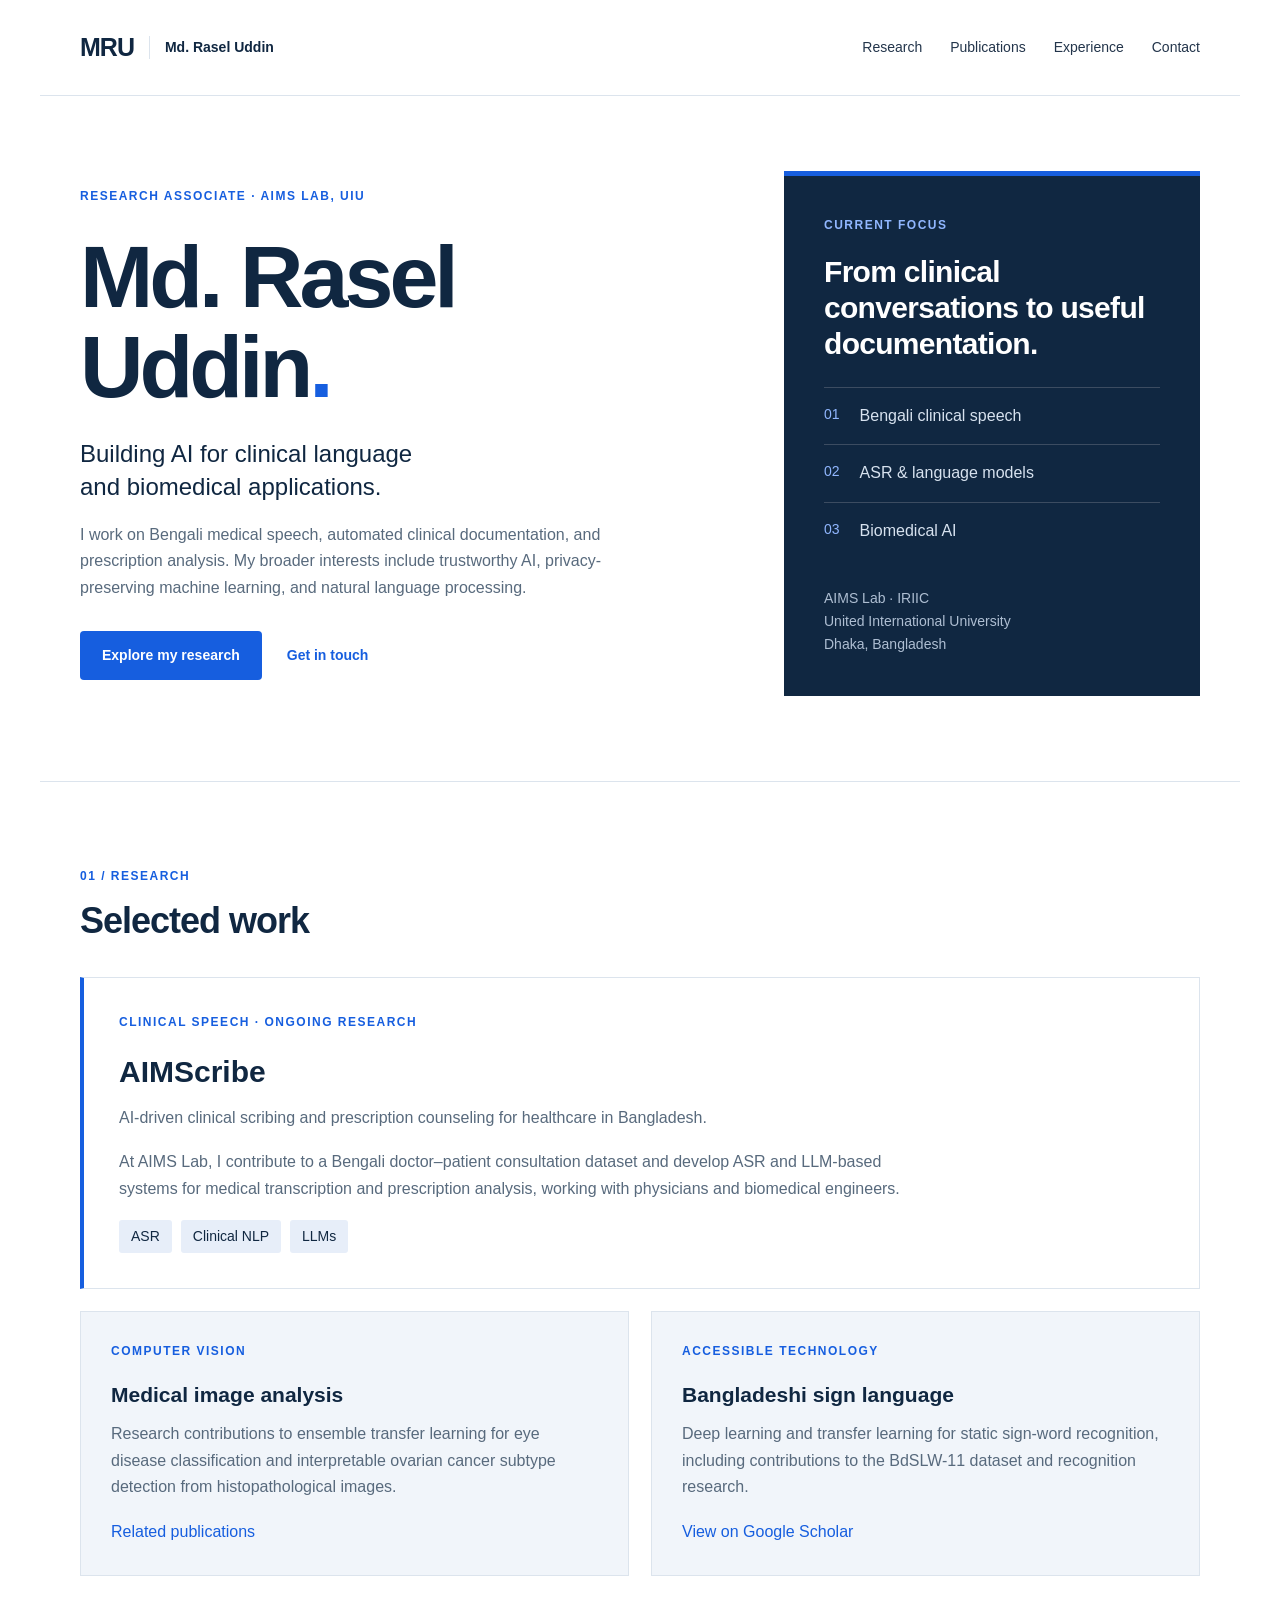
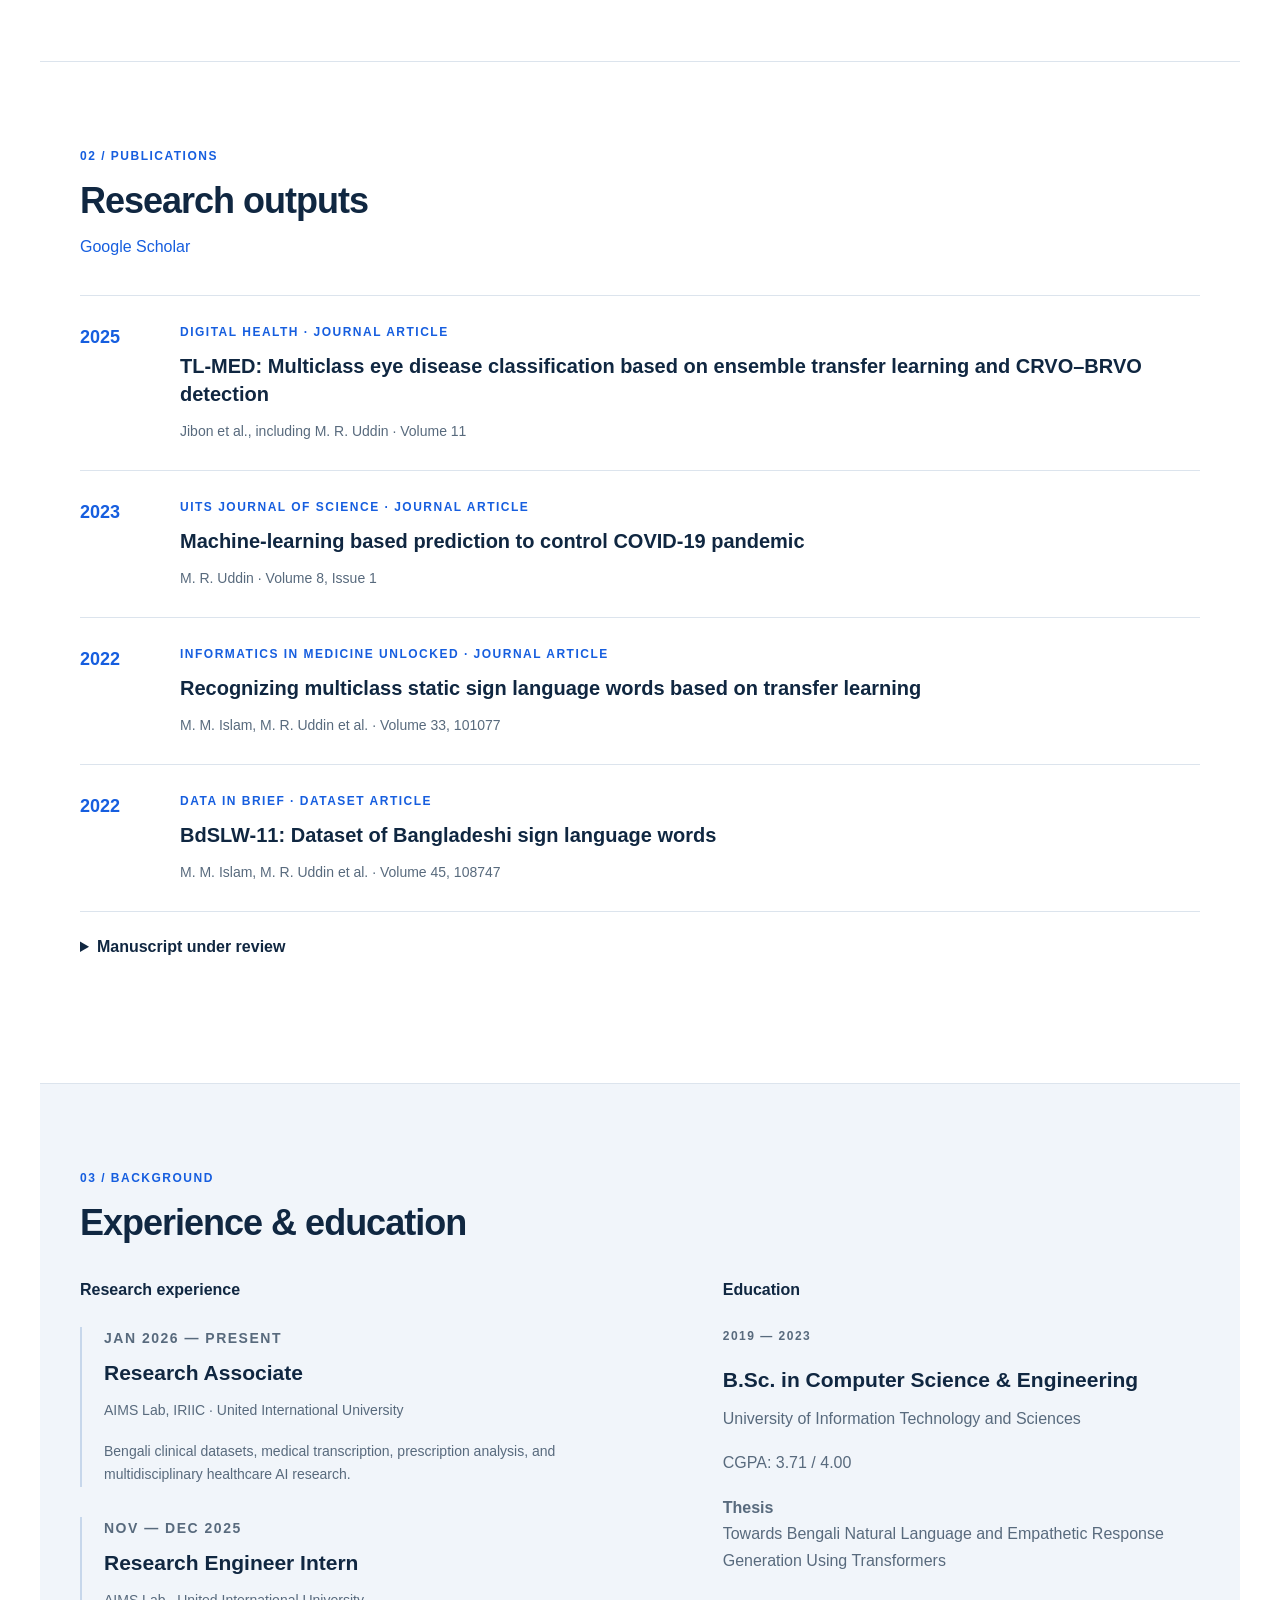
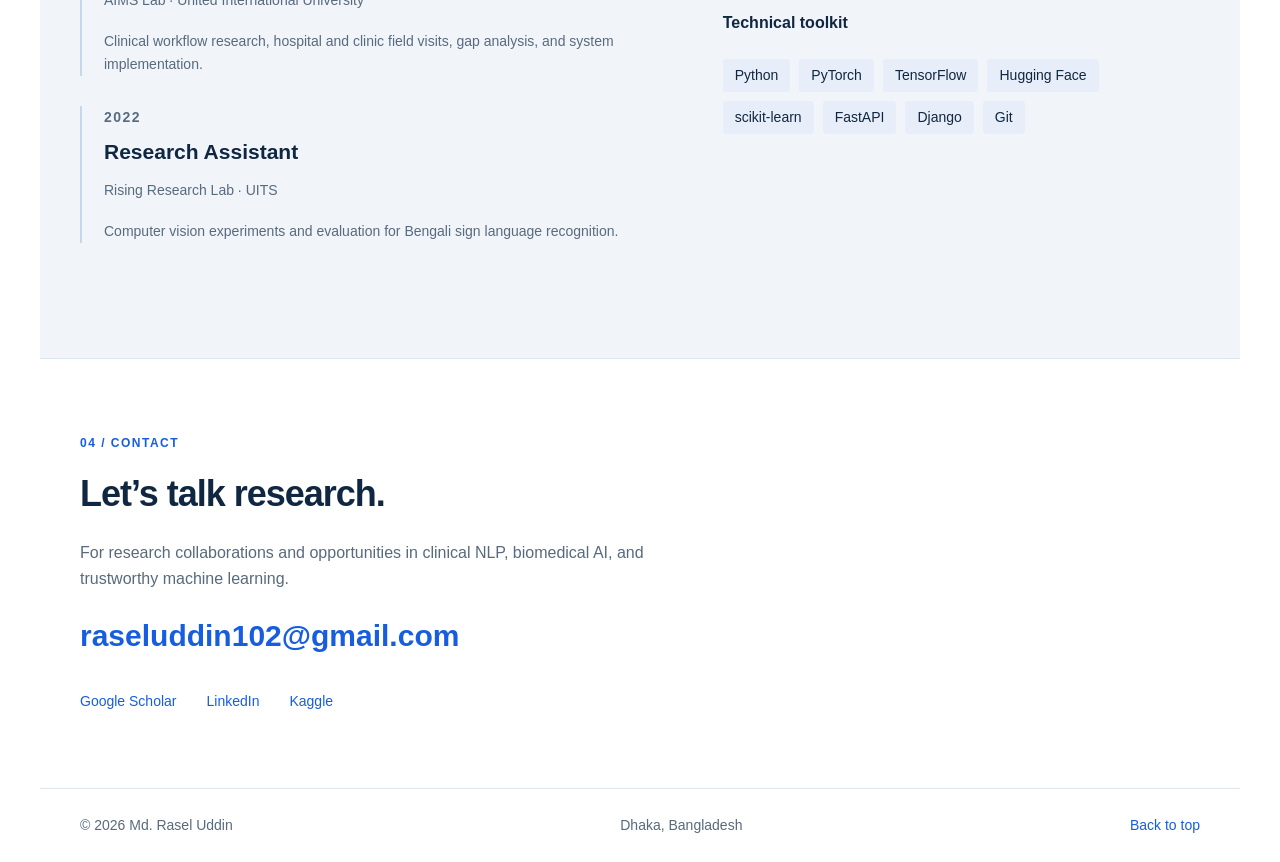
==== index.html @ b1f77f23 "Add files via upload" ====
<!doctype html>
<html lang="en"><head><meta charset="utf-8"><meta name="viewport" content="width=device-width,initial-scale=1"><meta name="description" content="Md. Rasel Uddin — Research Associate at AIMS Lab, UIU. Research in biomedical AI, clinical speech, natural language processing and trustworthy machine learning."><title>Md. Rasel Uddin | Biomedical AI Research</title><link rel="stylesheet" href="style.css"><link rel="icon" href="favicon.svg"></head>
<body><a class="skip" href="#main">Skip to content</a><header><a class="brand" href="#">MRU<span>Md. Rasel Uddin</span></a><nav aria-label="Main navigation"><a href="#research">Research</a><a href="#publications">Publications</a><a href="#experience">Experience</a><a href="#contact">Contact</a></nav></header>
<main id="main"><section class="hero"><div><p class="eyebrow">RESEARCH ASSOCIATE · AIMS LAB, UIU</p><h1>Md. Rasel<br>Uddin<span>.</span></h1><p class="lead">Building AI for clinical language<br>and biomedical applications.</p><p class="intro">I work on Bengali medical speech, automated clinical documentation, and prescription analysis. My broader interests include trustworthy AI, privacy-preserving machine learning, and natural language processing.</p><div class="actions"><a class="button" href="#research">Explore my research</a><a class="text-link" href="mailto:raseluddin102@gmail.com">Get in touch</a></div></div><aside class="research-note"><p class="eyebrow">CURRENT FOCUS</p><h2>From clinical conversations to useful documentation.</h2><div class="focus-row"><span>01</span><p>Bengali clinical speech</p></div><div class="focus-row"><span>02</span><p>ASR & language models</p></div><div class="focus-row"><span>03</span><p>Biomedical AI</p></div><p class="note-footer">AIMS Lab · IRIIC<br>United International University<br>Dhaka, Bangladesh</p></aside></section>
<section id="research"><div class="section-title"><p class="eyebrow">01 / RESEARCH</p><h2>Selected work</h2></div><div class="projects"><article class="featured"><p class="tag">CLINICAL SPEECH · ONGOING RESEARCH</p><h3>AIMScribe</h3><p>AI-driven clinical scribing and prescription counseling for healthcare in Bangladesh.</p><p>At AIMS Lab, I contribute to a Bengali doctor–patient consultation dataset and develop ASR and LLM-based systems for medical transcription and prescription analysis, working with physicians and biomedical engineers.</p><div class="chips"><span>ASR</span><span>Clinical NLP</span><span>LLMs</span></div></article><article><p class="tag">COMPUTER VISION</p><h3>Medical image analysis</h3><p>Research contributions to ensemble transfer learning for eye disease classification and interpretable ovarian cancer subtype detection from histopathological images.</p><a href="#publications">Related publications</a></article><article><p class="tag">ACCESSIBLE TECHNOLOGY</p><h3>Bangladeshi sign language</h3><p>Deep learning and transfer learning for static sign-word recognition, including contributions to the BdSLW-11 dataset and recognition research.</p><a href="https://scholar.google.com/citations?user=gt_GTMIAAAAJ&amp;hl=en" target="_blank" rel="noopener">View on Google Scholar</a></article></div></section>
<section id="publications"><div class="section-title"><p class="eyebrow">02 / PUBLICATIONS</p><h2>Research outputs</h2><a href="https://scholar.google.com/citations?user=gt_GTMIAAAAJ&amp;hl=en" target="_blank" rel="noopener">Google Scholar</a></div><div class="publication"><span class="year">2025</span><div><p class="tag">DIGITAL HEALTH · JOURNAL ARTICLE</p><h3>TL-MED: Multiclass eye disease classification based on ensemble transfer learning and CRVO–BRVO detection</h3><p>Jibon et al., including M. R. Uddin · Volume 11</p></div></div><div class="publication"><span class="year">2023</span><div><p class="tag">UITS JOURNAL OF SCIENCE · JOURNAL ARTICLE</p><h3>Machine-learning based prediction to control COVID-19 pandemic</h3><p>M. R. Uddin · Volume 8, Issue 1</p></div></div><div class="publication"><span class="year">2022</span><div><p class="tag">INFORMATICS IN MEDICINE UNLOCKED · JOURNAL ARTICLE</p><h3>Recognizing multiclass static sign language words based on transfer learning</h3><p>M. M. Islam, M. R. Uddin et al. · Volume 33, 101077</p></div></div><div class="publication"><span class="year">2022</span><div><p class="tag">DATA IN BRIEF · DATASET ARTICLE</p><h3>BdSLW-11: Dataset of Bangladeshi sign language words</h3><p>M. M. Islam, M. R. Uddin et al. · Volume 45, 108747</p></div></div><details><summary>Manuscript under review</summary><h3>Accurate and interpretable ovarian cancer subtype detection from histopathological images using transfer learning and ensemble framework</h3><p>S. F. Ahmed, M. R. Uddin et al. · Submitted to Complexity (Wiley). Status reported in September 2026 CV.</p></details></section>
<section id="experience" class="background"><div class="section-title"><p class="eyebrow">03 / BACKGROUND</p><h2>Experience & education</h2></div><div class="background-grid"><div><h3 class="small-heading">Research experience</h3><article class="timeline"><p class="tag">JAN 2026 — PRESENT</p><h3>Research Associate</h3><p>AIMS Lab, IRIIC · United International University</p><p>Bengali clinical datasets, medical transcription, prescription analysis, and multidisciplinary healthcare AI research.</p></article><article class="timeline"><p class="tag">NOV — DEC 2025</p><h3>Research Engineer Intern</h3><p>AIMS Lab · United International University</p><p>Clinical workflow research, hospital and clinic field visits, gap analysis, and system implementation.</p></article><article class="timeline"><p class="tag">2022</p><h3>Research Assistant</h3><p>Rising Research Lab · UITS</p><p>Computer vision experiments and evaluation for Bengali sign language recognition.</p></article></div><div><h3 class="small-heading">Education</h3><article class="education"><p class="tag">2019 — 2023</p><h3>B.Sc. in Computer Science & Engineering</h3><p>University of Information Technology and Sciences</p><p>CGPA: 3.71 / 4.00</p><p><strong>Thesis</strong><br>Towards Bengali Natural Language and Empathetic Response Generation Using Transformers</p></article><h3 class="small-heading">Technical toolkit</h3><div class="chips toolkit"><span>Python</span><span>PyTorch</span><span>TensorFlow</span><span>Hugging Face</span><span>scikit-learn</span><span>FastAPI</span><span>Django</span><span>Git</span></div></div></div></section>
<section id="contact" class="contact"><p class="eyebrow">04 / CONTACT</p><h2>Let’s talk research.</h2><p>For research collaborations and opportunities in clinical NLP, biomedical AI, and trustworthy machine learning.</p><a class="email" href="mailto:raseluddin102@gmail.com">raseluddin102@gmail.com</a><div class="social"><a href="https://scholar.google.com/citations?user=gt_GTMIAAAAJ&amp;hl=en" target="_blank" rel="noopener">Google Scholar</a><a href="https://www.linkedin.com/in/mohammad-rasel-uddin-586041175/" target="_blank" rel="noopener">LinkedIn</a><a href="https://www.kaggle.com/raseluddin" target="_blank" rel="noopener">Kaggle</a></div></section></main><footer><p>© 2026 Md. Rasel Uddin</p><p>Dhaka, Bangladesh</p><a href="#">Back to top</a></footer></body></html>
---- style.css ----
:root{--navy:#102741;--blue:#165edf;--ink:#23354b;--muted:#586a7d;--line:#dce4ed;--pale:#f1f5fa}*{box-sizing:border-box}html{scroll-behavior:smooth;scroll-padding-top:100px}body{margin:0;background:#fff;color:var(--ink);font-family:Arial,Helvetica,sans-serif;font-size:16px;line-height:1.65}a{color:var(--blue);text-decoration:none}a:hover{text-decoration:underline}a:focus-visible,summary:focus-visible{outline:3px solid var(--blue);outline-offset:5px}.skip{position:absolute;left:16px;top:-100px;background:white;padding:10px;z-index:100}.skip:focus{top:10px}header{max-width:1200px;margin:auto;min-height:96px;display:flex;align-items:center;justify-content:space-between;padding:20px 40px;border-bottom:1px solid var(--line);gap:25px}.brand{font-weight:800;color:var(--navy);font-size:25px;letter-spacing:-1px;display:flex;align-items:center;gap:15px}.brand span{font-size:14px;letter-spacing:0;font-weight:600;border-left:1px solid var(--line);padding-left:15px}nav{display:flex;gap:28px;font-size:14px}nav a{color:var(--ink)}main{max-width:1200px;margin:auto}section{padding:85px 40px;border-bottom:1px solid var(--line)}.hero{display:grid;grid-template-columns:1.5fr 1fr;gap:80px;padding-top:75px;padding-bottom:85px;align-items:center}.eyebrow,.tag{font-size:12px;font-weight:700;letter-spacing:1.5px;color:var(--blue);margin:0 0 18px}h1{font-size:clamp(52px,7vw,88px);line-height:1.02;letter-spacing:-4px;color:var(--navy);margin:25px 0}h1 span{color:var(--blue)}h2{font-size:36px;line-height:1.2;letter-spacing:-1px;color:var(--navy);margin:0 0 25px}h3{font-size:21px;line-height:1.4;color:var(--navy);margin:0 0 12px}p{margin:0 0 18px}.lead{font-size:24px;line-height:1.4;color:var(--navy)}.intro{max-width:540px;color:var(--muted)}.actions{display:flex;gap:25px;align-items:center;margin-top:30px}.button{background:var(--blue);color:white;padding:13px 22px;border-radius:4px;font-size:14px;font-weight:700}.text-link{font-size:14px;font-weight:700}.research-note{background:var(--navy);color:#d7e2ef;padding:40px;border-top:5px solid var(--blue)}.research-note .eyebrow{color:#91b7ff}.research-note h2{color:white;font-size:30px;letter-spacing:-.7px}.focus-row{display:flex;gap:20px;border-top:1px solid #3c4c61;padding:15px 0}.focus-row span{font-size:14px;color:#91b7ff}.focus-row p{margin:0}.note-footer{font-size:14px;color:#aebed2;margin:28px 0 0}.section-title{margin-bottom:35px}.section-title .eyebrow{margin-bottom:12px}.section-title h2{margin-bottom:12px}.projects{display:grid;grid-template-columns:1fr 1fr;gap:22px}.projects article{padding:30px;background:var(--pale);border:1px solid var(--line)}.projects article p{color:var(--muted)}.projects .featured{grid-column:1/-1;background:white;border-left:4px solid var(--blue);padding:35px}.featured h3{font-size:30px}.featured p{max-width:800px}.projects .tag{font-size:12px;color:var(--blue)}.chips{display:flex;flex-wrap:wrap;gap:9px}.chips span{background:#e7eef9;color:var(--navy);padding:5px 12px;border-radius:3px;font-size:14px}.publication{display:grid;grid-template-columns:80px 1fr;gap:20px;border-top:1px solid var(--line);padding:27px 0}.publication .tag{margin-bottom:9px}.publication h3{font-size:20px}.publication p:last-child{font-size:14px;color:var(--muted);margin:0}.year{color:var(--blue);font-size:18px;font-weight:700}details{border-top:1px solid var(--line);padding:22px 0}summary{cursor:pointer;color:var(--navy);font-weight:700;margin-bottom:16px}details p{color:var(--muted)}.background{background:var(--pale)}.background-grid{display:grid;grid-template-columns:1.2fr 1fr;gap:70px}.small-heading{font-size:16px;margin-bottom:25px}.timeline{border-left:2px solid #c7d7eb;padding-left:22px;margin-bottom:30px}.timeline .tag{margin-bottom:8px}.timeline p,.education p{color:var(--muted)}.timeline p{font-size:14px}.education{margin-bottom:38px}.toolkit{max-width:420px}.contact{padding-top:75px;padding-bottom:75px}.contact>p{max-width:620px;color:var(--muted)}.contact .eyebrow{color:var(--blue)}.email{font-size:clamp(19px,4vw,30px);font-weight:700;overflow-wrap:anywhere}.social{display:flex;gap:30px;margin-top:30px;font-size:14px}footer{max-width:1200px;margin:auto;padding:25px 40px;display:flex;gap:30px;justify-content:space-between;font-size:14px;color:var(--muted)}footer p{margin:0}@media(max-width:800px){header{flex-wrap:wrap;padding:20px 24px}nav{gap:20px;flex-wrap:wrap}.hero{grid-template-columns:1fr;gap:40px}section{padding:55px 24px}.hero{padding-top:45px;padding-bottom:55px}h1{letter-spacing:-2px}.research-note{padding:30px}.projects{grid-template-columns:1fr}.background-grid{grid-template-columns:1fr;gap:30px}.publication{grid-template-columns:55px 1fr;gap:12px}.publication h3{font-size:18px}footer{padding:25px 24px;flex-wrap:wrap;gap:10px 25px}}@media(prefers-reduced-motion:reduce){html{scroll-behavior:auto}}
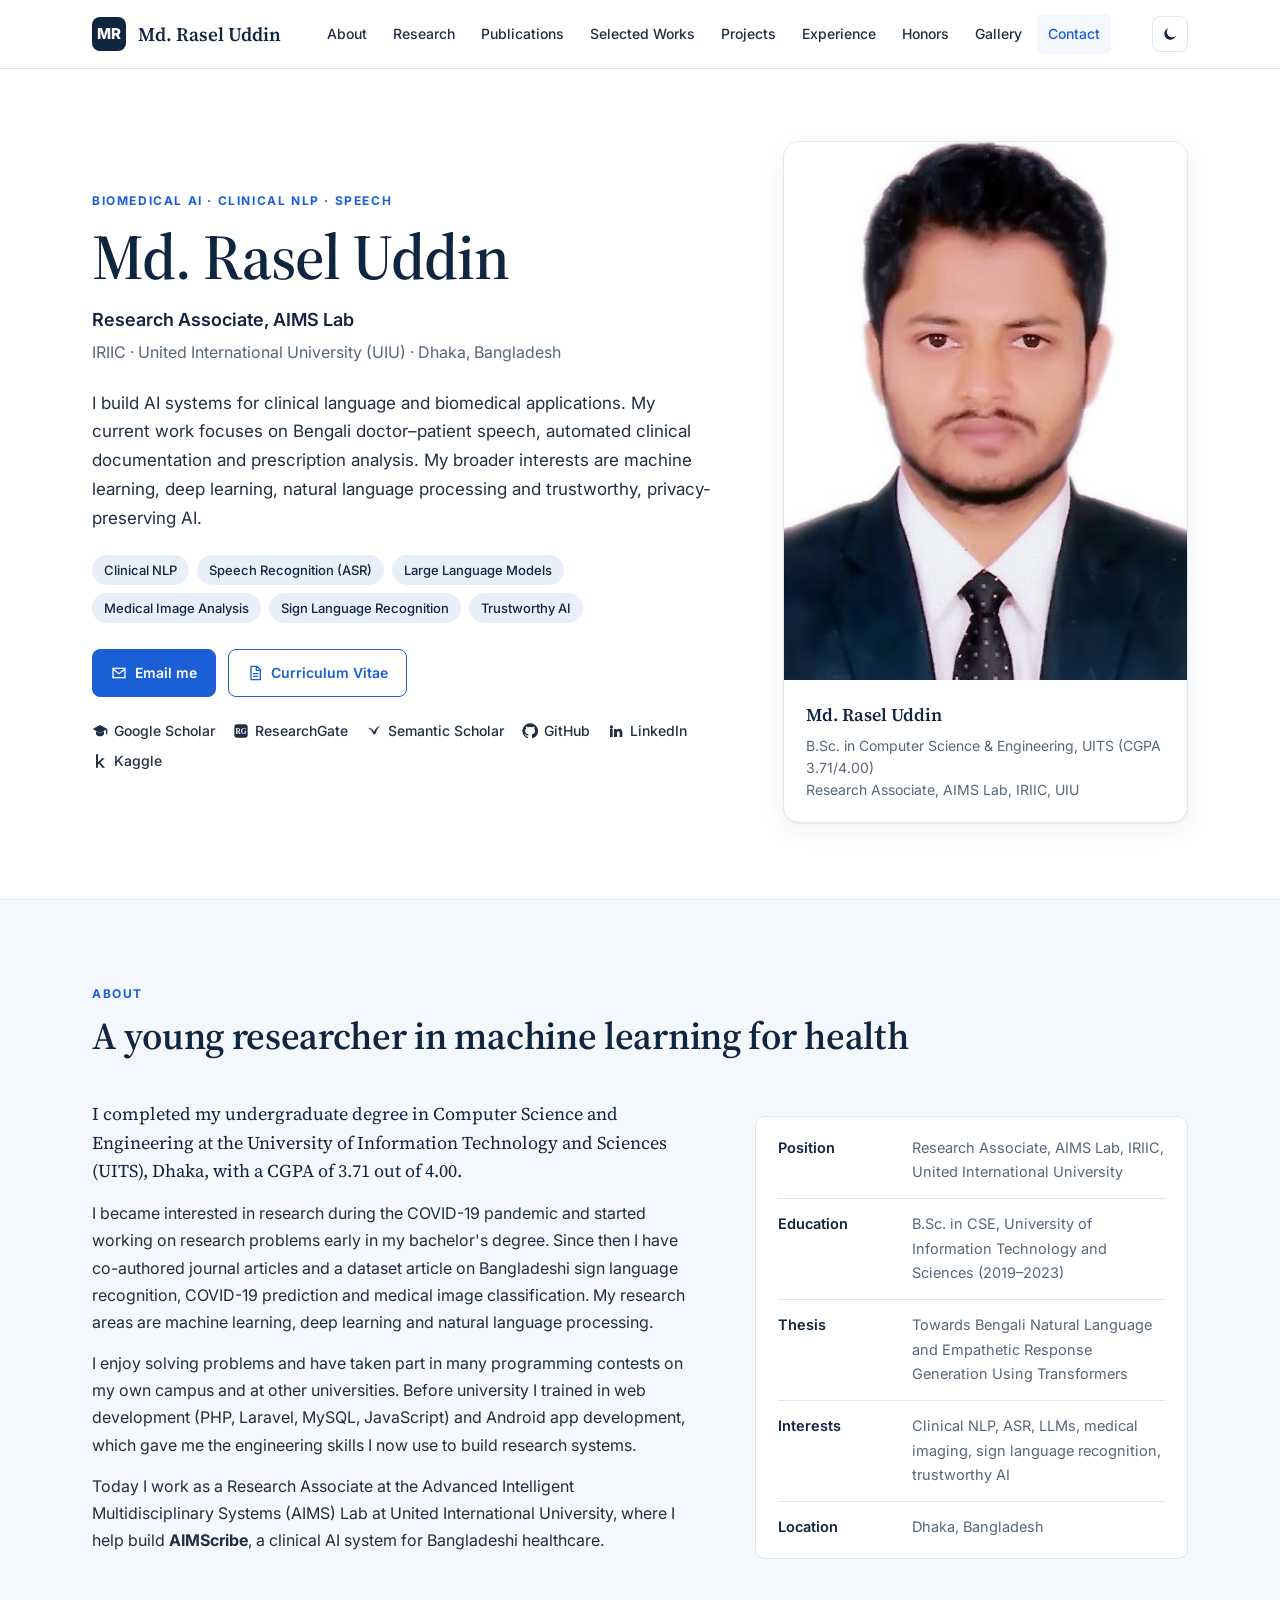
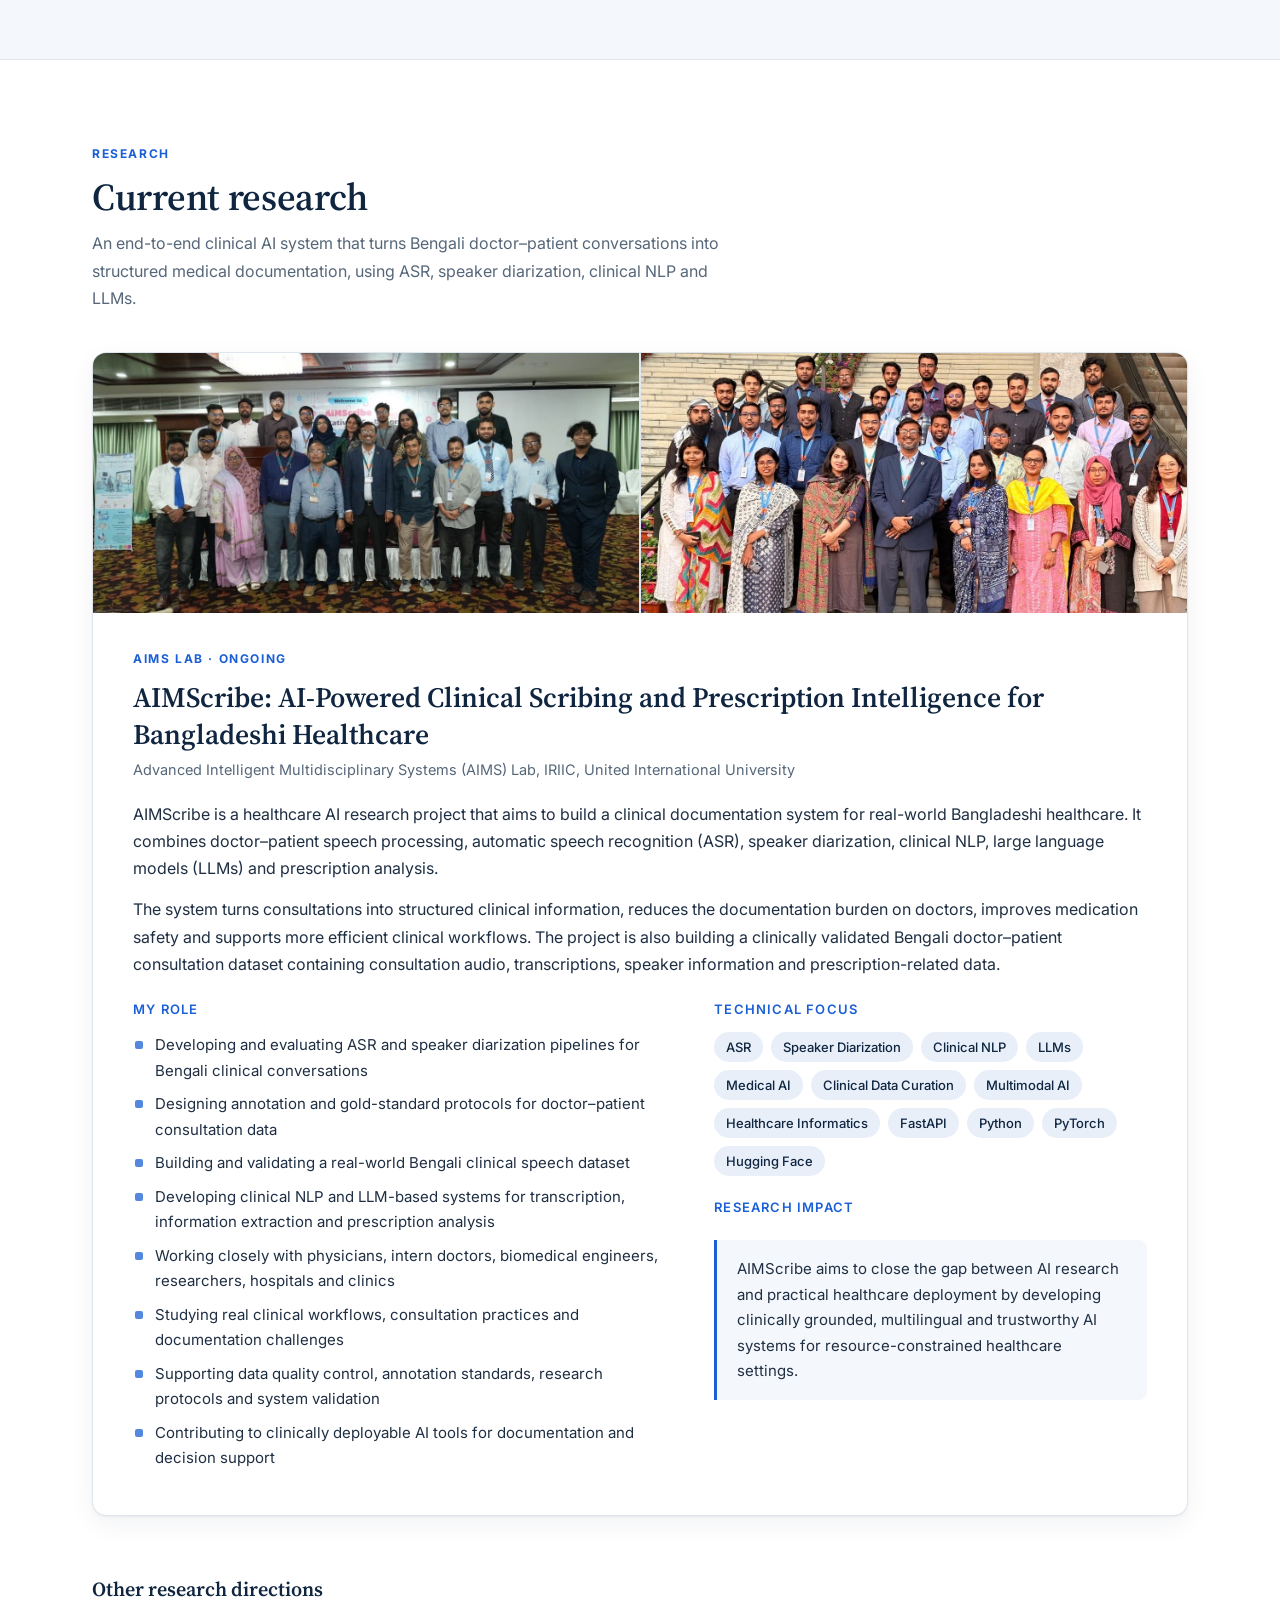
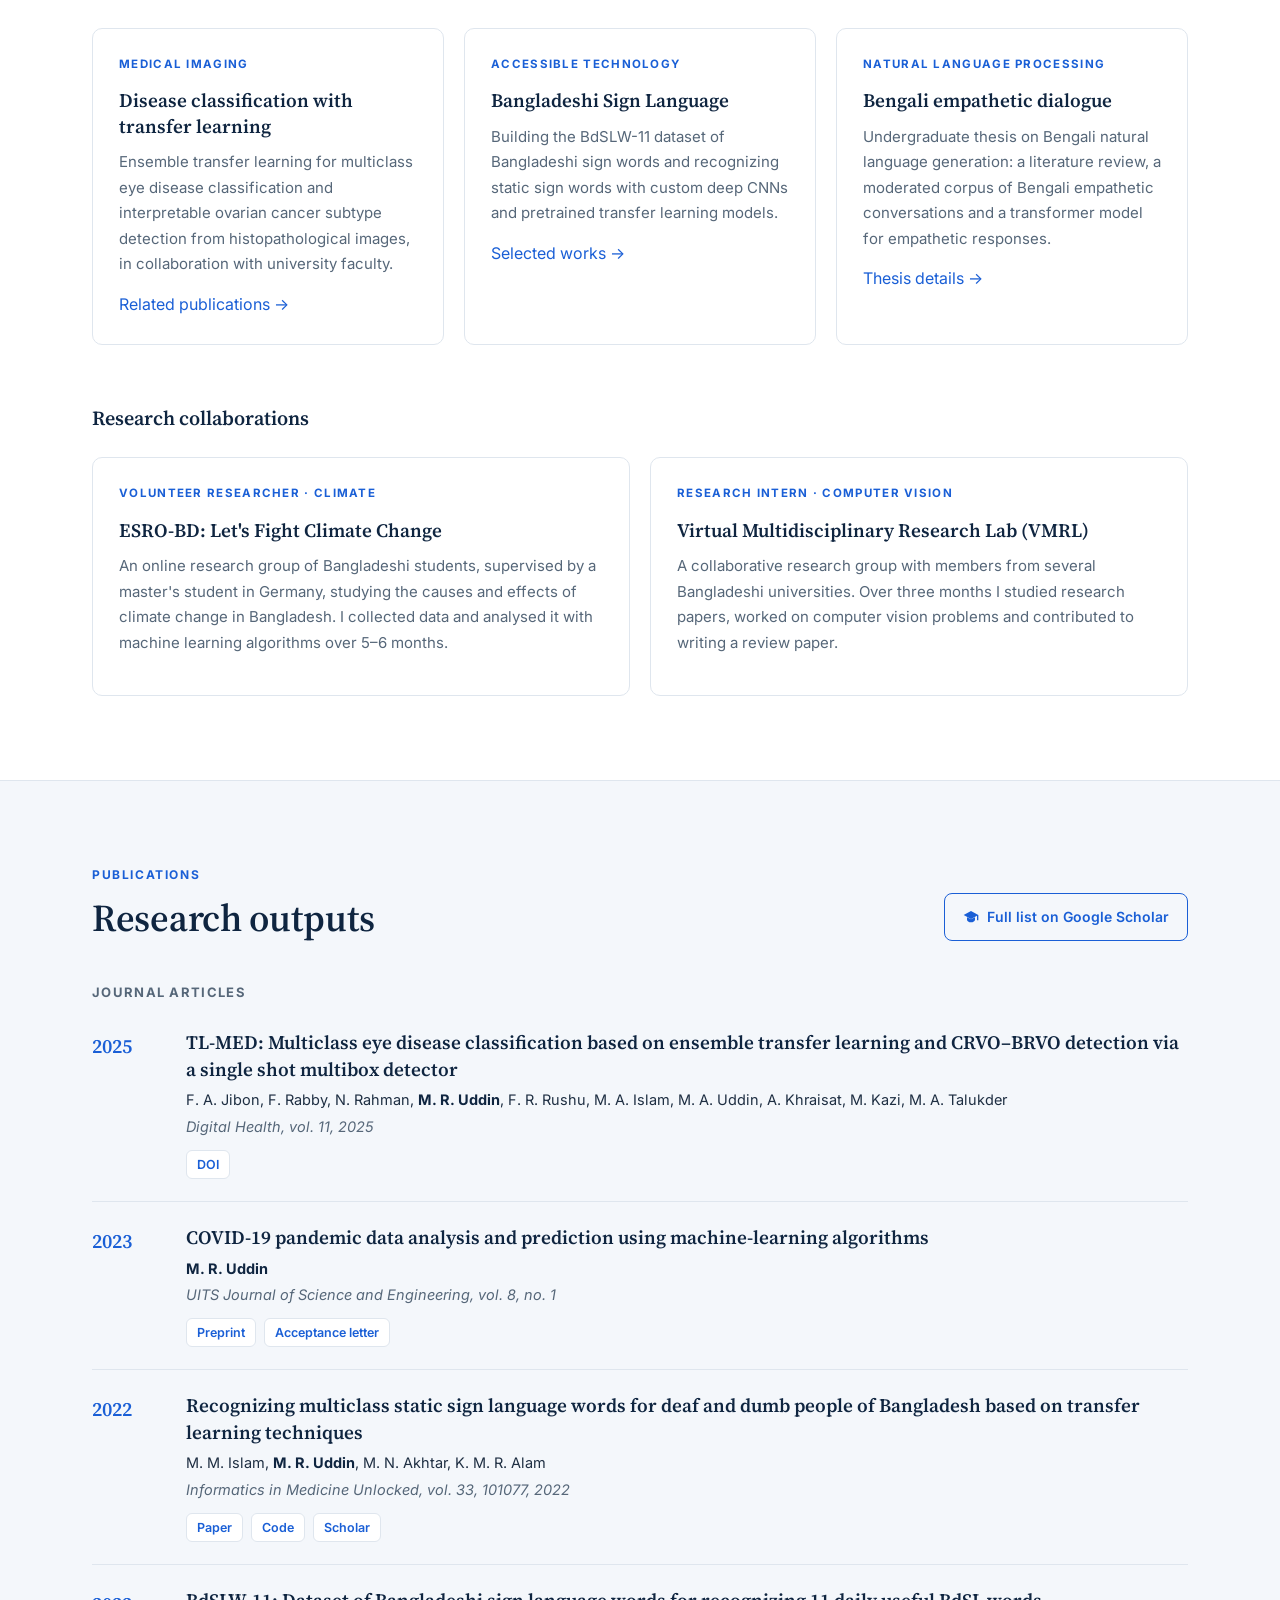
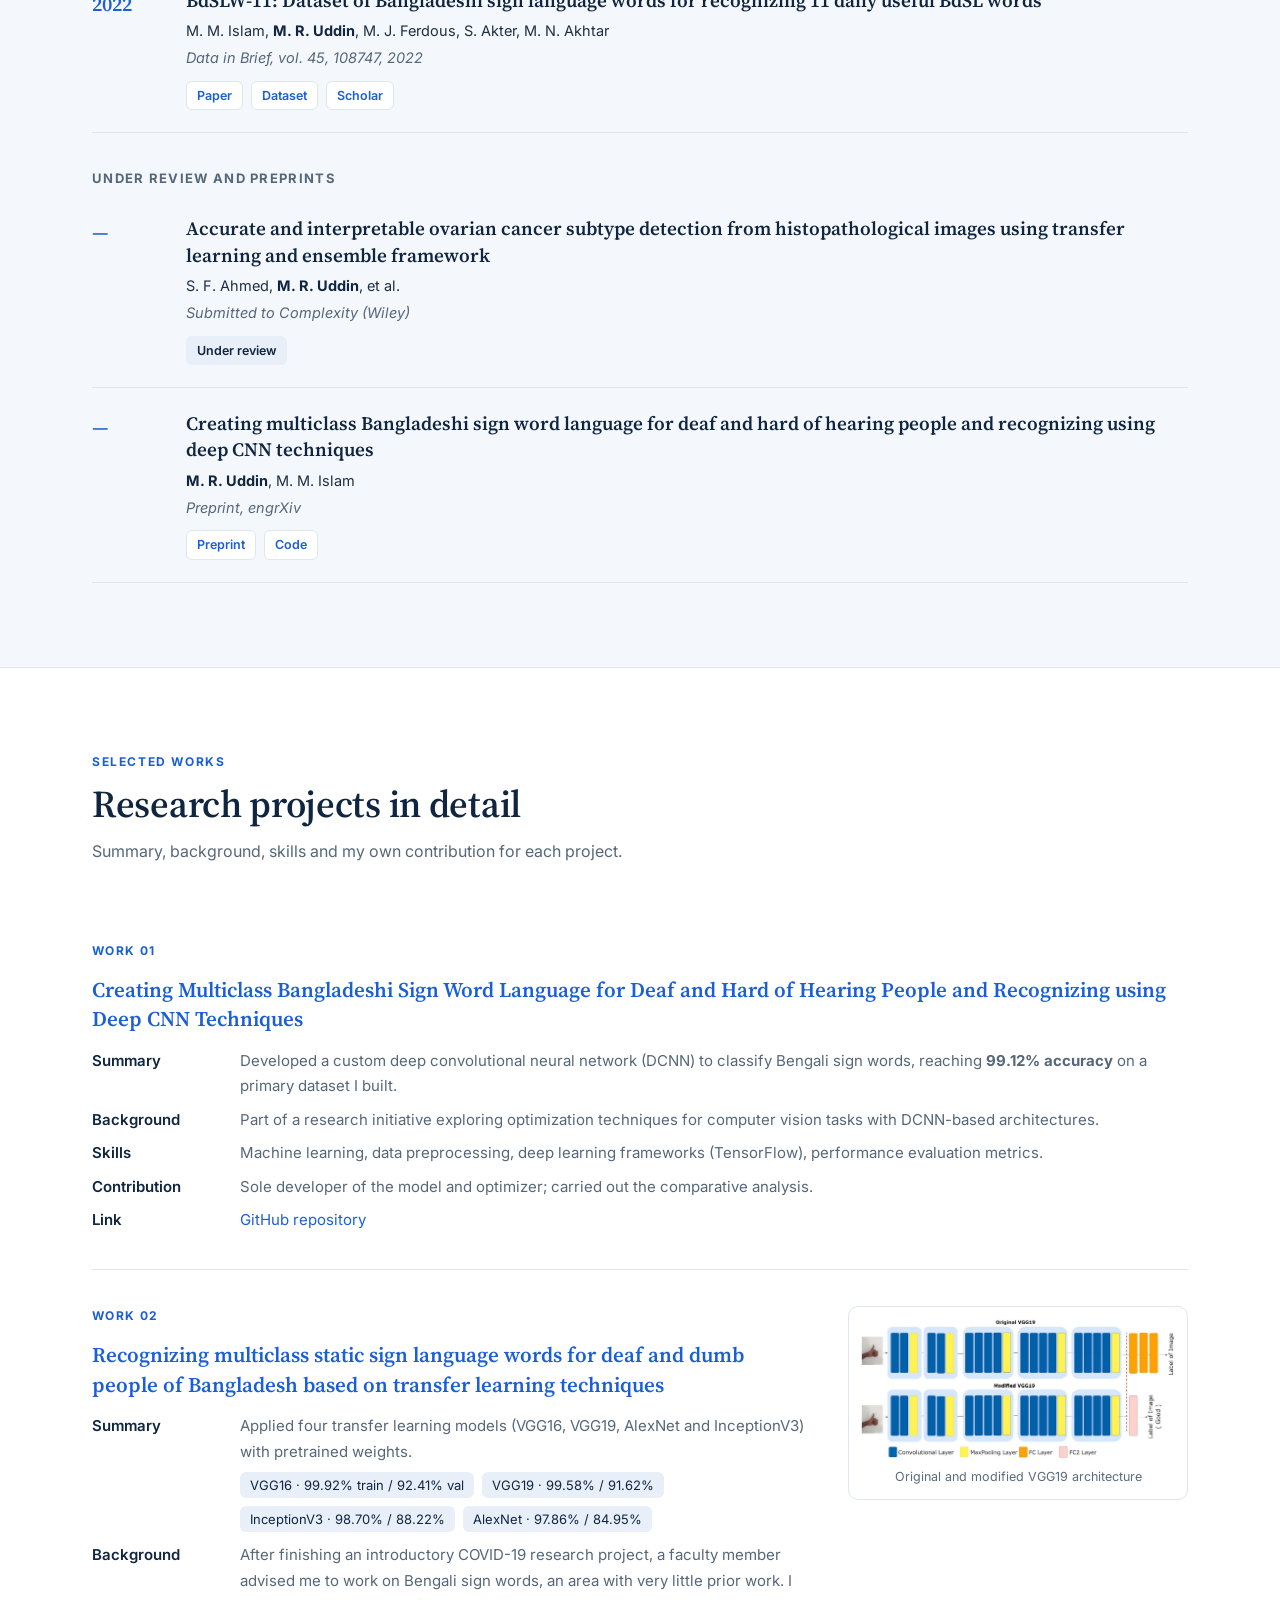
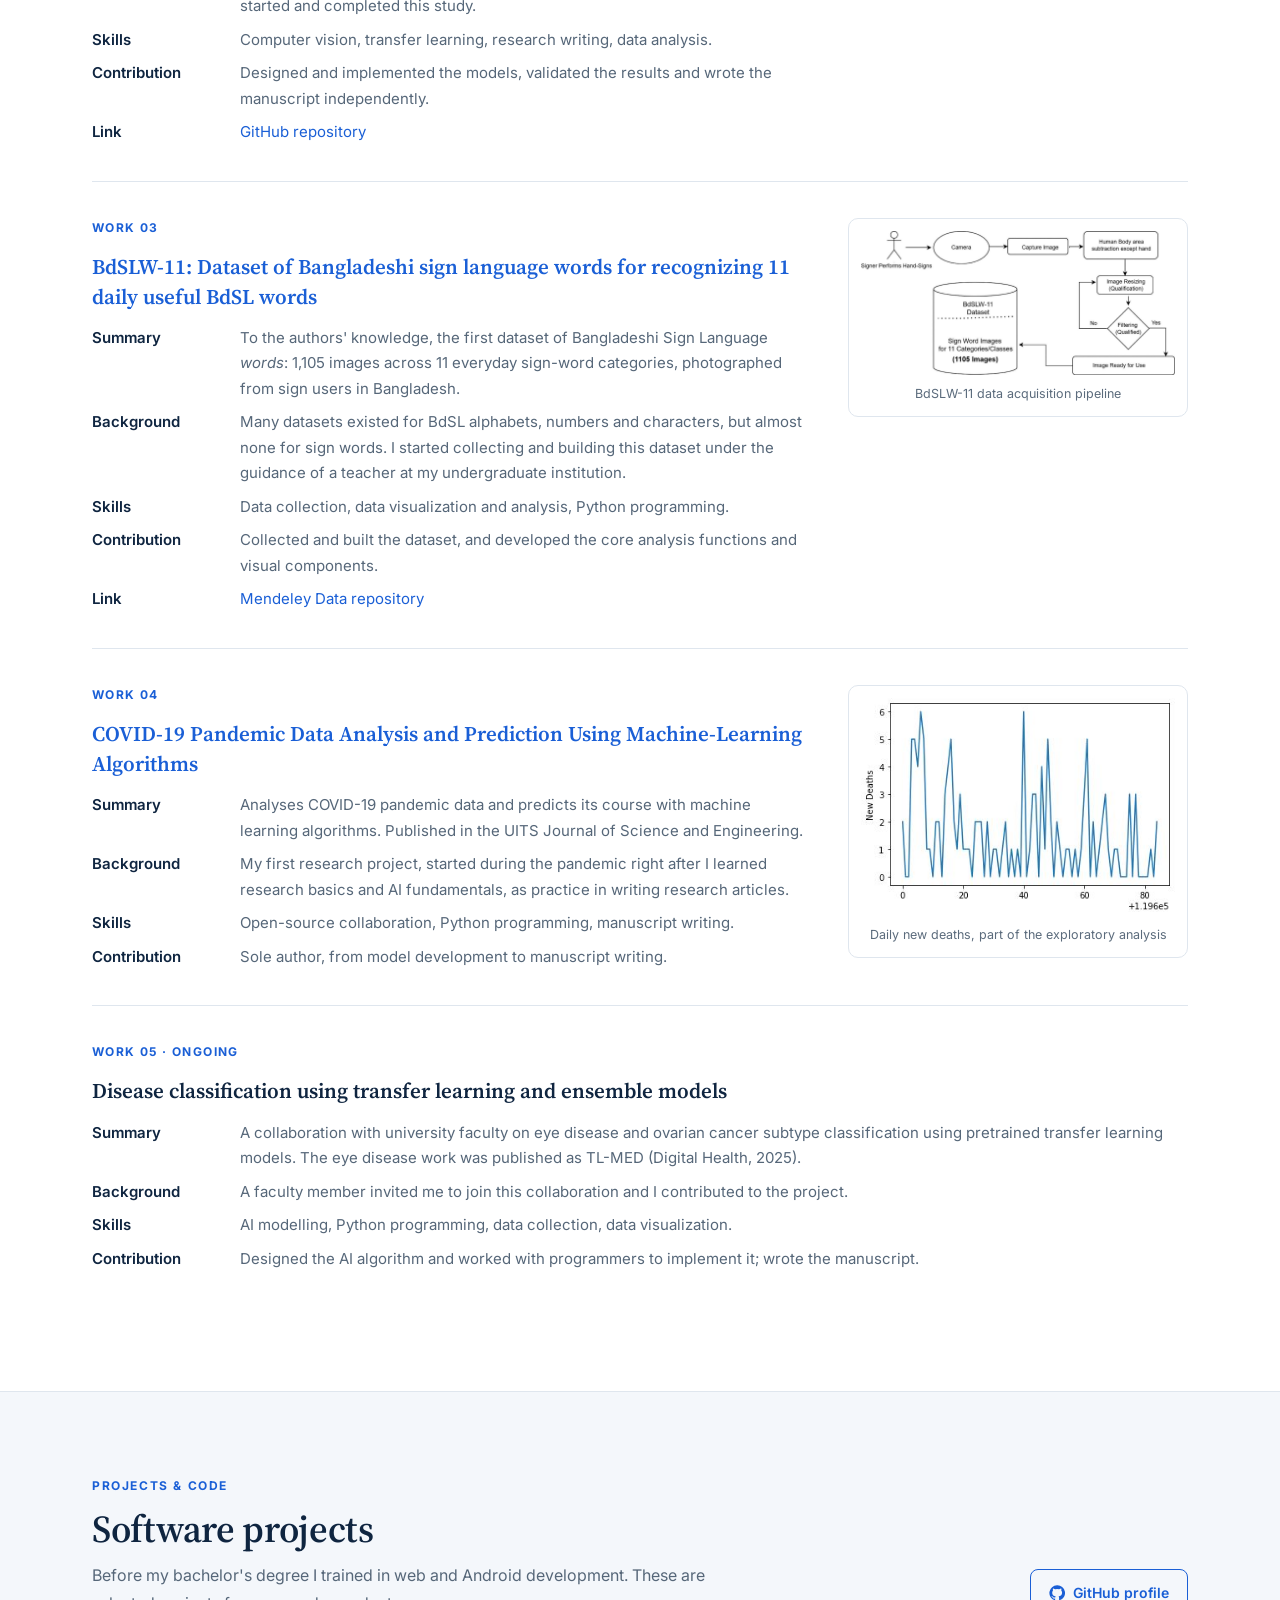
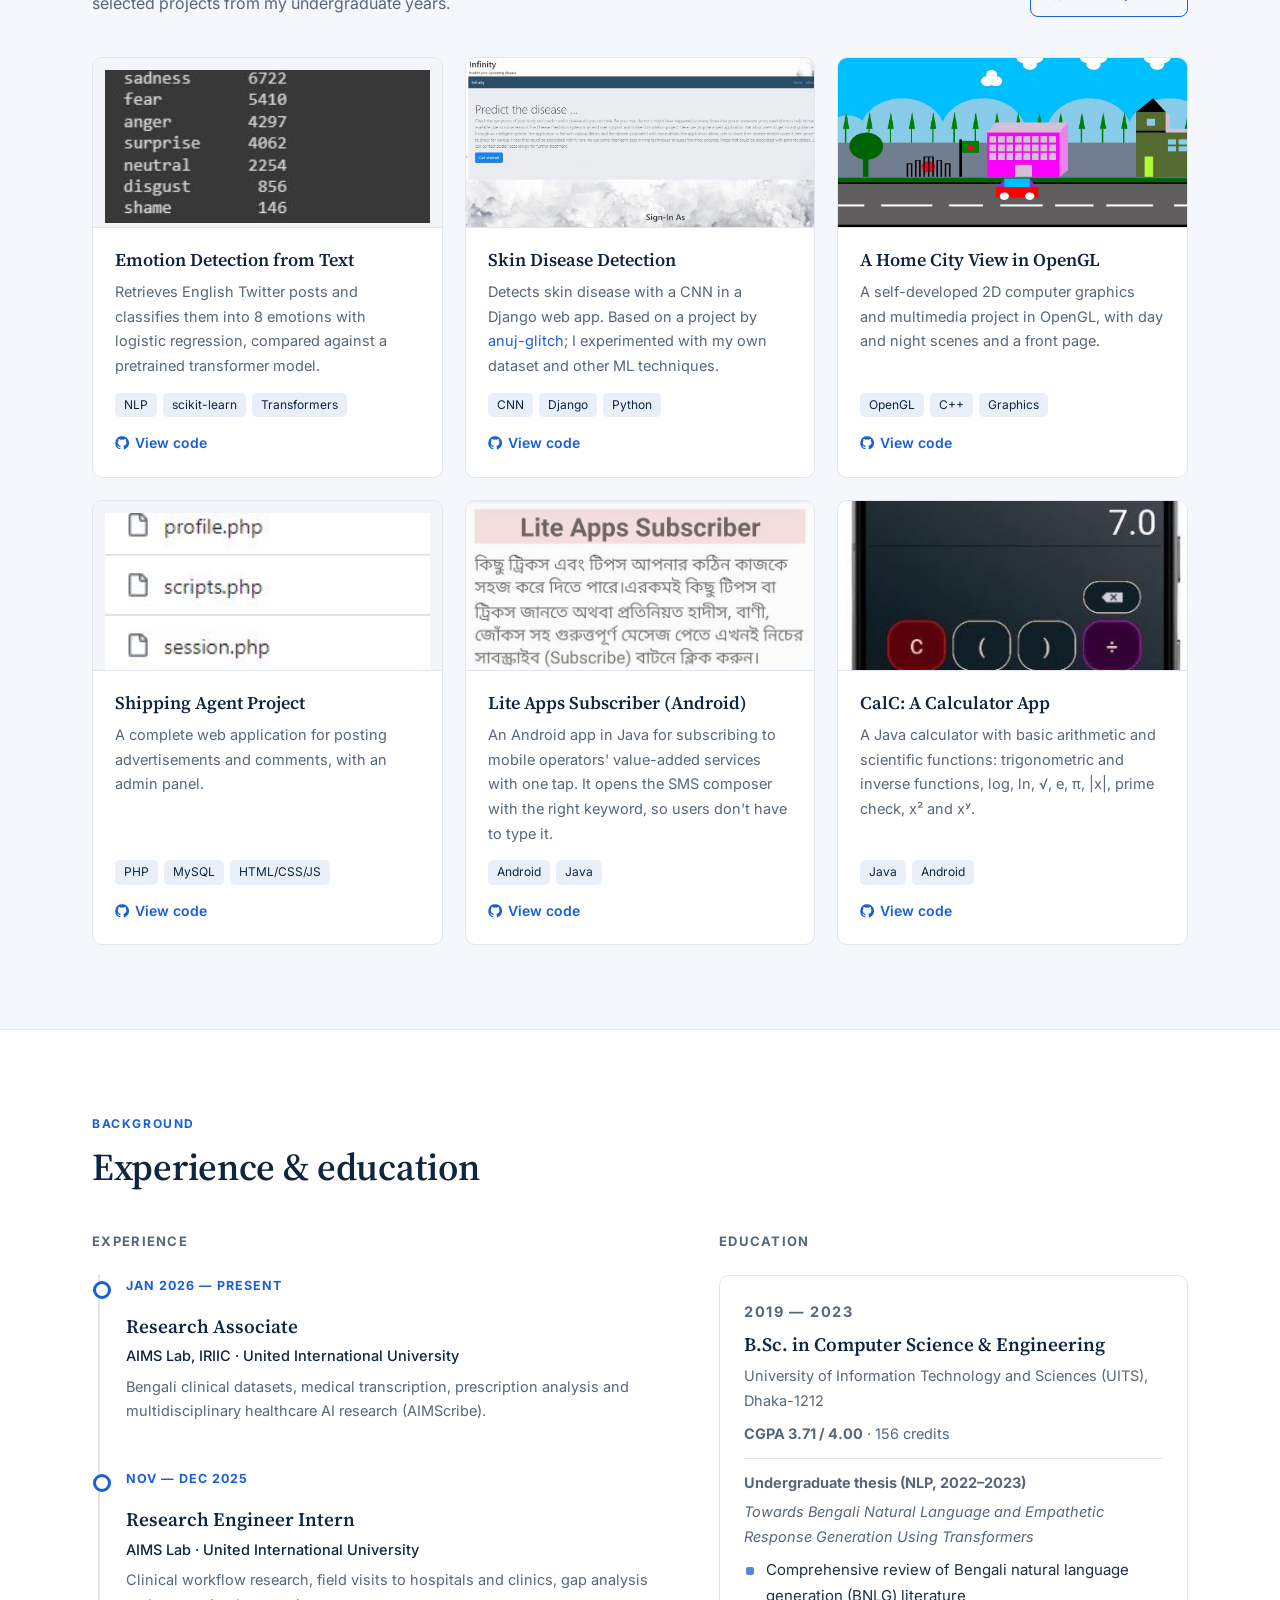
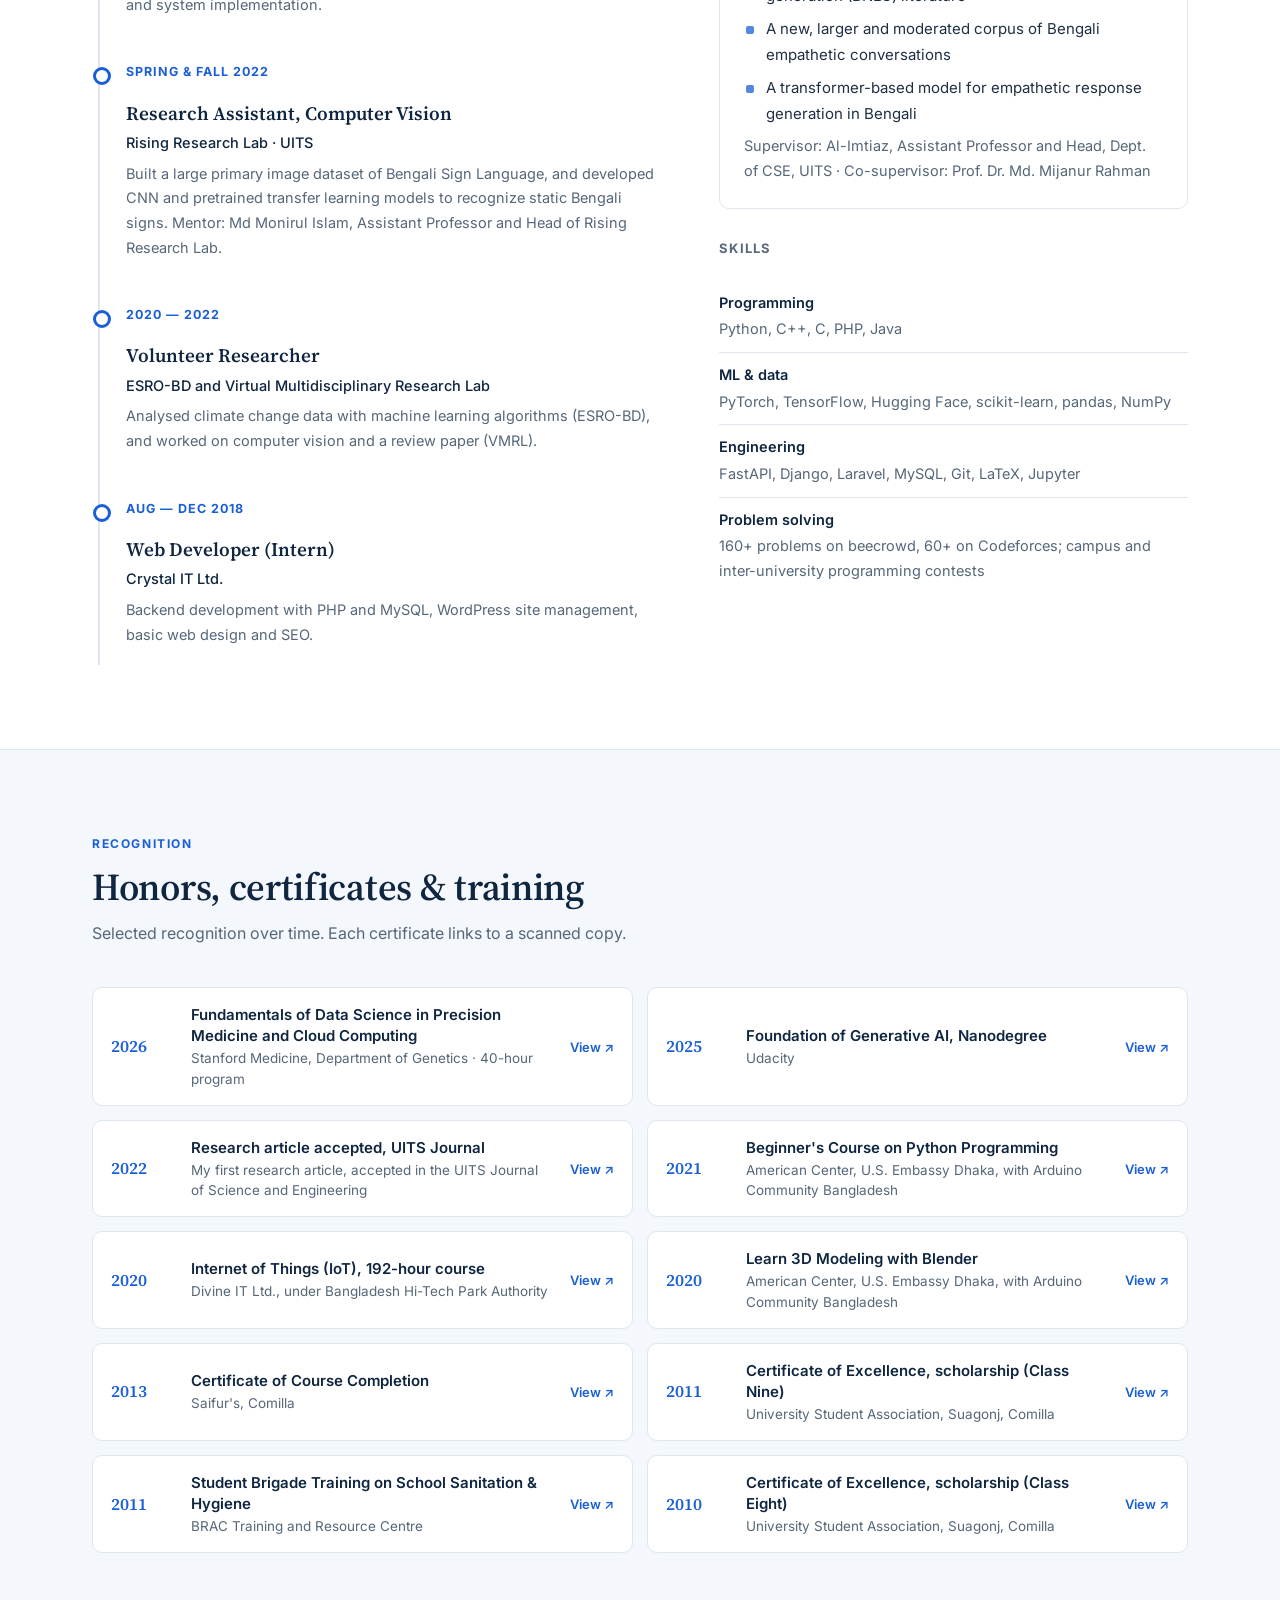
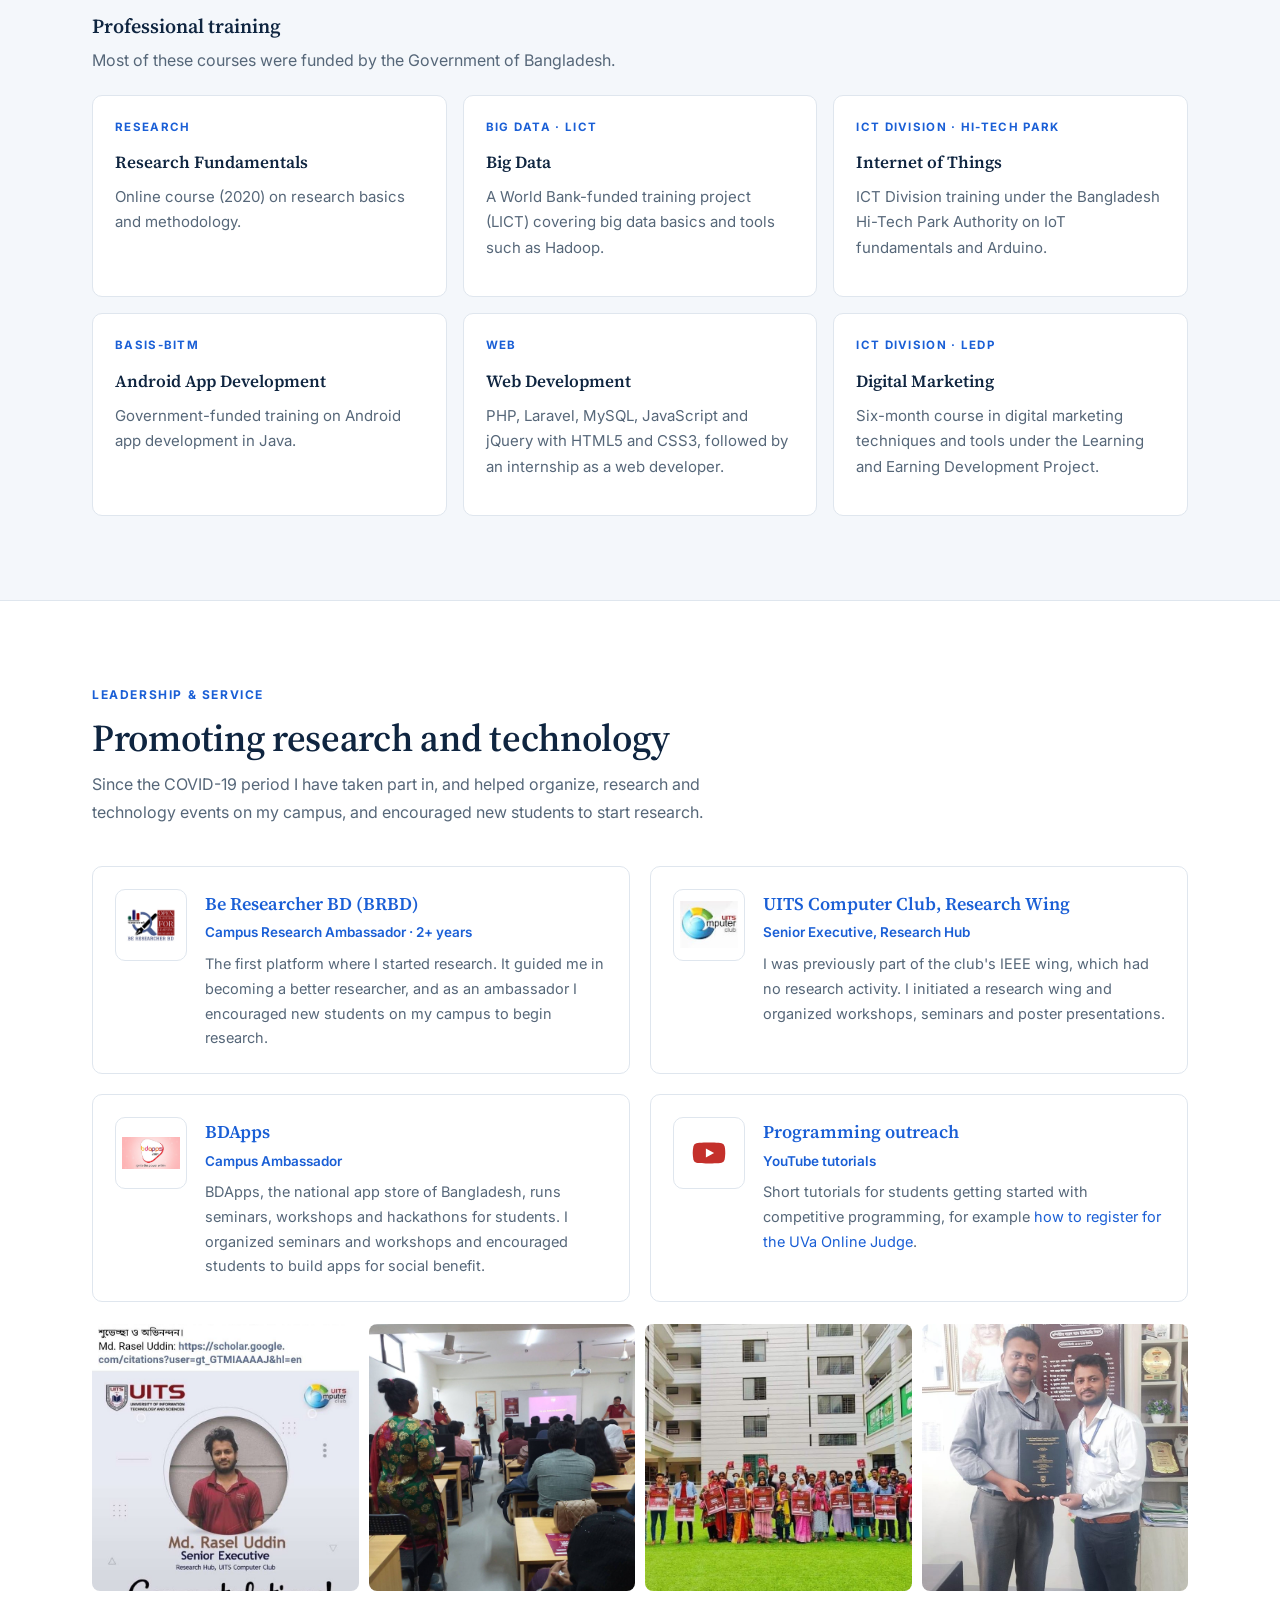
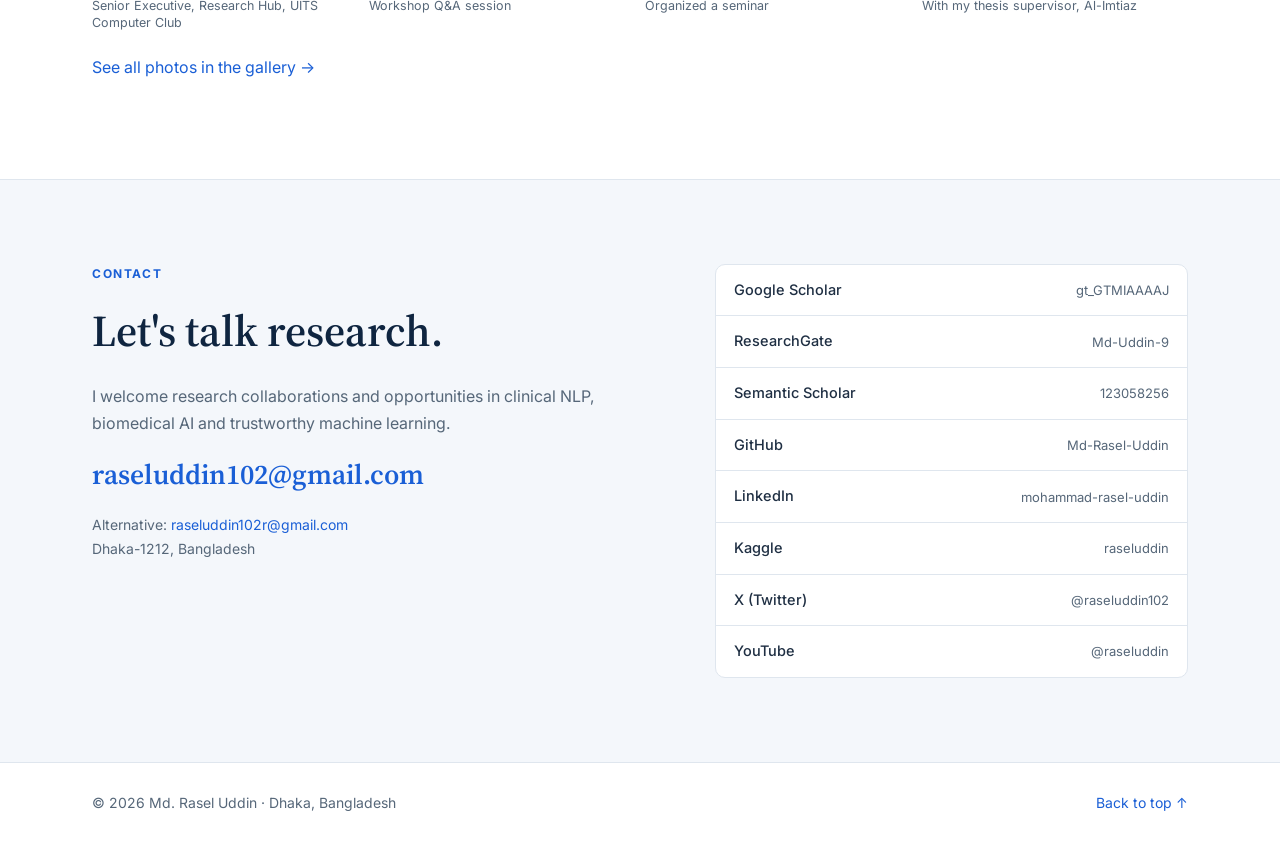
==== commit e770d7c7: "Rebuild portfolio with all content from the old Google Site Adds research (AIMScribe), publications " ====
--- a/index.html
+++ b/index.html
@@ -1,8 +1,580 @@
 <!doctype html>
-<html lang="en"><head><meta charset="utf-8"><meta name="viewport" content="width=device-width,initial-scale=1"><meta name="description" content="Md. Rasel Uddin — Research Associate at AIMS Lab, UIU. Research in biomedical AI, clinical speech, natural language processing and trustworthy machine learning."><title>Md. Rasel Uddin | Biomedical AI Research</title><link rel="stylesheet" href="style.css"><link rel="icon" href="favicon.svg"></head>
-<body><a class="skip" href="#main">Skip to content</a><header><a class="brand" href="#">MRU<span>Md. Rasel Uddin</span></a><nav aria-label="Main navigation"><a href="#research">Research</a><a href="#publications">Publications</a><a href="#experience">Experience</a><a href="#contact">Contact</a></nav></header>
-<main id="main"><section class="hero"><div><p class="eyebrow">RESEARCH ASSOCIATE · AIMS LAB, UIU</p><h1>Md. Rasel<br>Uddin<span>.</span></h1><p class="lead">Building AI for clinical language<br>and biomedical applications.</p><p class="intro">I work on Bengali medical speech, automated clinical documentation, and prescription analysis. My broader interests include trustworthy AI, privacy-preserving machine learning, and natural language processing.</p><div class="actions"><a class="button" href="#research">Explore my research</a><a class="text-link" href="mailto:raseluddin102@gmail.com">Get in touch</a></div></div><aside class="research-note"><p class="eyebrow">CURRENT FOCUS</p><h2>From clinical conversations to useful documentation.</h2><div class="focus-row"><span>01</span><p>Bengali clinical speech</p></div><div class="focus-row"><span>02</span><p>ASR & language models</p></div><div class="focus-row"><span>03</span><p>Biomedical AI</p></div><p class="note-footer">AIMS Lab · IRIIC<br>United International University<br>Dhaka, Bangladesh</p></aside></section>
-<section id="research"><div class="section-title"><p class="eyebrow">01 / RESEARCH</p><h2>Selected work</h2></div><div class="projects"><article class="featured"><p class="tag">CLINICAL SPEECH · ONGOING RESEARCH</p><h3>AIMScribe</h3><p>AI-driven clinical scribing and prescription counseling for healthcare in Bangladesh.</p><p>At AIMS Lab, I contribute to a Bengali doctor–patient consultation dataset and develop ASR and LLM-based systems for medical transcription and prescription analysis, working with physicians and biomedical engineers.</p><div class="chips"><span>ASR</span><span>Clinical NLP</span><span>LLMs</span></div></article><article><p class="tag">COMPUTER VISION</p><h3>Medical image analysis</h3><p>Research contributions to ensemble transfer learning for eye disease classification and interpretable ovarian cancer subtype detection from histopathological images.</p><a href="#publications">Related publications</a></article><article><p class="tag">ACCESSIBLE TECHNOLOGY</p><h3>Bangladeshi sign language</h3><p>Deep learning and transfer learning for static sign-word recognition, including contributions to the BdSLW-11 dataset and recognition research.</p><a href="https://scholar.google.com/citations?user=gt_GTMIAAAAJ&amp;hl=en" target="_blank" rel="noopener">View on Google Scholar</a></article></div></section>
-<section id="publications"><div class="section-title"><p class="eyebrow">02 / PUBLICATIONS</p><h2>Research outputs</h2><a href="https://scholar.google.com/citations?user=gt_GTMIAAAAJ&amp;hl=en" target="_blank" rel="noopener">Google Scholar</a></div><div class="publication"><span class="year">2025</span><div><p class="tag">DIGITAL HEALTH · JOURNAL ARTICLE</p><h3>TL-MED: Multiclass eye disease classification based on ensemble transfer learning and CRVO–BRVO detection</h3><p>Jibon et al., including M. R. Uddin · Volume 11</p></div></div><div class="publication"><span class="year">2023</span><div><p class="tag">UITS JOURNAL OF SCIENCE · JOURNAL ARTICLE</p><h3>Machine-learning based prediction to control COVID-19 pandemic</h3><p>M. R. Uddin · Volume 8, Issue 1</p></div></div><div class="publication"><span class="year">2022</span><div><p class="tag">INFORMATICS IN MEDICINE UNLOCKED · JOURNAL ARTICLE</p><h3>Recognizing multiclass static sign language words based on transfer learning</h3><p>M. M. Islam, M. R. Uddin et al. · Volume 33, 101077</p></div></div><div class="publication"><span class="year">2022</span><div><p class="tag">DATA IN BRIEF · DATASET ARTICLE</p><h3>BdSLW-11: Dataset of Bangladeshi sign language words</h3><p>M. M. Islam, M. R. Uddin et al. · Volume 45, 108747</p></div></div><details><summary>Manuscript under review</summary><h3>Accurate and interpretable ovarian cancer subtype detection from histopathological images using transfer learning and ensemble framework</h3><p>S. F. Ahmed, M. R. Uddin et al. · Submitted to Complexity (Wiley). Status reported in September 2026 CV.</p></details></section>
-<section id="experience" class="background"><div class="section-title"><p class="eyebrow">03 / BACKGROUND</p><h2>Experience & education</h2></div><div class="background-grid"><div><h3 class="small-heading">Research experience</h3><article class="timeline"><p class="tag">JAN 2026 — PRESENT</p><h3>Research Associate</h3><p>AIMS Lab, IRIIC · United International University</p><p>Bengali clinical datasets, medical transcription, prescription analysis, and multidisciplinary healthcare AI research.</p></article><article class="timeline"><p class="tag">NOV — DEC 2025</p><h3>Research Engineer Intern</h3><p>AIMS Lab · United International University</p><p>Clinical workflow research, hospital and clinic field visits, gap analysis, and system implementation.</p></article><article class="timeline"><p class="tag">2022</p><h3>Research Assistant</h3><p>Rising Research Lab · UITS</p><p>Computer vision experiments and evaluation for Bengali sign language recognition.</p></article></div><div><h3 class="small-heading">Education</h3><article class="education"><p class="tag">2019 — 2023</p><h3>B.Sc. in Computer Science & Engineering</h3><p>University of Information Technology and Sciences</p><p>CGPA: 3.71 / 4.00</p><p><strong>Thesis</strong><br>Towards Bengali Natural Language and Empathetic Response Generation Using Transformers</p></article><h3 class="small-heading">Technical toolkit</h3><div class="chips toolkit"><span>Python</span><span>PyTorch</span><span>TensorFlow</span><span>Hugging Face</span><span>scikit-learn</span><span>FastAPI</span><span>Django</span><span>Git</span></div></div></div></section>
-<section id="contact" class="contact"><p class="eyebrow">04 / CONTACT</p><h2>Let’s talk research.</h2><p>For research collaborations and opportunities in clinical NLP, biomedical AI, and trustworthy machine learning.</p><a class="email" href="mailto:raseluddin102@gmail.com">raseluddin102@gmail.com</a><div class="social"><a href="https://scholar.google.com/citations?user=gt_GTMIAAAAJ&amp;hl=en" target="_blank" rel="noopener">Google Scholar</a><a href="https://www.linkedin.com/in/mohammad-rasel-uddin-586041175/" target="_blank" rel="noopener">LinkedIn</a><a href="https://www.kaggle.com/raseluddin" target="_blank" rel="noopener">Kaggle</a></div></section></main><footer><p>© 2026 Md. Rasel Uddin</p><p>Dhaka, Bangladesh</p><a href="#">Back to top</a></footer></body></html>
+<html lang="en">
+<head>
+<meta charset="utf-8">
+<meta name="viewport" content="width=device-width,initial-scale=1">
+<title>Md. Rasel Uddin | Biomedical AI Research</title>
+<meta name="description" content="Md. Rasel Uddin is a Research Associate at AIMS Lab, IRIIC, United International University, working on Bengali clinical speech, clinical NLP, LLMs and biomedical AI.">
+<meta name="author" content="Md. Rasel Uddin">
+<meta property="og:title" content="Md. Rasel Uddin | Biomedical AI Research">
+<meta property="og:description" content="Research Associate at AIMS Lab, UIU. Clinical speech, clinical NLP, LLMs, medical imaging and trustworthy AI.">
+<meta property="og:type" content="profile">
+<meta property="og:url" content="https://md-rasel-uddin.github.io/">
+<meta property="og:image" content="https://md-rasel-uddin.github.io/assets/img/portrait.jpg">
+<link rel="canonical" href="https://md-rasel-uddin.github.io/">
+<link rel="icon" href="favicon.svg">
+<link rel="preconnect" href="https://fonts.googleapis.com">
+<link rel="preconnect" href="https://fonts.gstatic.com" crossorigin>
+<link href="https://fonts.googleapis.com/css2?family=Inter:wght@400;500;600;700;800&family=Source+Serif+4:opsz,wght@8..60,500;8..60,600&display=swap" rel="stylesheet">
+<link rel="stylesheet" href="style.css">
+<script type="application/ld+json">
+{"@context":"https://schema.org","@type":"Person","name":"Md. Rasel Uddin","jobTitle":"Research Associate","worksFor":{"@type":"Organization","name":"AIMS Lab, IRIIC, United International University"},"alumniOf":"University of Information Technology and Sciences","email":"mailto:raseluddin102@gmail.com","url":"https://md-rasel-uddin.github.io/","sameAs":["https://scholar.google.com/citations?user=gt_GTMIAAAAJ&hl=en","https://www.researchgate.net/profile/Md-Uddin-9","https://www.semanticscholar.org/author/Md-Rasel-Uddin/123058256","https://github.com/Md-Rasel-Uddin","https://www.linkedin.com/in/mohammad-rasel-uddin-586041175/","https://www.kaggle.com/raseluddin"]}
+</script>
+<script>try{var t=localStorage.getItem('theme');if(t)document.documentElement.setAttribute('data-theme',t)}catch(e){}</script>
+</head>
+<body>
+<svg width="0" height="0" style="position:absolute" aria-hidden="true">
+  <symbol id="i-mail" viewBox="0 0 24 24"><path fill="none" stroke="currentColor" stroke-width="2" d="M3 5h18v14H3z M3 6l9 7 9-7"/></symbol>
+  <symbol id="i-scholar" viewBox="0 0 24 24"><path fill="currentColor" d="M12 3 1 9l11 6 9-4.9V17h2V9L12 3zm-6 9.2V16c0 1.7 2.7 4 6 4s6-2.3 6-4v-3.8l-6 3.3-6-3.3z"/></symbol>
+  <symbol id="i-rg" viewBox="0 0 24 24"><rect x="2" y="2" width="20" height="20" rx="4" fill="currentColor"/><text x="12" y="16.5" text-anchor="middle" font-family="Georgia,serif" font-size="11" font-weight="700" fill="#fff">RG</text></symbol>
+  <symbol id="i-ss" viewBox="0 0 24 24"><path fill="currentColor" d="M3 7c4 0 7 2 9 6 2.5-5 5.5-8 9-9-3 3-5.5 7.5-7 13h-3C9.5 12 7 9 3 7z"/></symbol>
+  <symbol id="i-gh" viewBox="0 0 24 24"><path fill="currentColor" d="M12 .5a11.5 11.5 0 0 0-3.6 22.4c.6.1.8-.3.8-.6v-2c-3.2.7-3.9-1.5-3.9-1.5-.5-1.3-1.3-1.7-1.3-1.7-1-.7.1-.7.1-.7 1.2.1 1.8 1.2 1.8 1.2 1 1.8 2.8 1.3 3.5 1 .1-.8.4-1.3.7-1.6-2.6-.3-5.3-1.3-5.3-5.7 0-1.3.5-2.3 1.2-3.1-.1-.3-.5-1.5.1-3.1 0 0 1-.3 3.2 1.2a11 11 0 0 1 5.8 0C17.3 4.8 18.3 5.1 18.3 5.1c.6 1.6.2 2.8.1 3.1.8.8 1.2 1.9 1.2 3.1 0 4.4-2.7 5.4-5.3 5.7.4.4.8 1.1.8 2.2v3.2c0 .3.2.7.8.6A11.5 11.5 0 0 0 12 .5z"/></symbol>
+  <symbol id="i-in" viewBox="0 0 24 24"><path fill="currentColor" d="M4.98 3.5a2.5 2.5 0 1 1 0 5 2.5 2.5 0 0 1 0-5zM3 9h4v12H3zM9 9h3.8v1.7h.1c.5-1 1.8-2 3.8-2 4 0 4.8 2.6 4.8 6V21h-4v-5.6c0-1.3 0-3-1.9-3s-2.1 1.4-2.1 2.9V21H9z"/></symbol>
+  <symbol id="i-kaggle" viewBox="0 0 24 24"><path fill="currentColor" d="M6 2h3v12l6-6h4l-6.5 6.3L19.5 22h-4l-5-6.3L9 17.2V22H6z"/></symbol>
+  <symbol id="i-cv" viewBox="0 0 24 24"><path fill="none" stroke="currentColor" stroke-width="2" d="M6 2h9l5 5v15H6z M14 2v6h6 M9 13h8 M9 17h8"/></symbol>
+  <symbol id="i-yt" viewBox="0 0 24 24"><path fill="currentColor" d="M23 7.2a3 3 0 0 0-2.1-2.1C19 4.6 12 4.6 12 4.6s-7 0-8.9.5A3 3 0 0 0 1 7.2 31 31 0 0 0 .5 12a31 31 0 0 0 .5 4.8 3 3 0 0 0 2.1 2.1c1.9.5 8.9.5 8.9.5s7 0 8.9-.5a3 3 0 0 0 2.1-2.1c.4-1.6.5-4.8.5-4.8s0-3.2-.5-4.8zM9.8 15.1V8.9L15.6 12z"/></symbol>
+  <symbol id="i-moon" viewBox="0 0 24 24"><path fill="currentColor" d="M21 14.5A9 9 0 1 1 9.5 3a7 7 0 0 0 11.5 11.5z"/></symbol>
+</svg>
+
+<a class="skip" href="#main">Skip to content</a>
+
+<header class="site-header">
+  <div class="wrap">
+    <a class="brand" href="#top" aria-label="Md. Rasel Uddin, home"><span class="brand-mark">MR</span><span class="brand-name-full">Md. Rasel Uddin</span></a>
+    <button class="nav-toggle" aria-expanded="false" aria-controls="site-nav" aria-label="Open menu"><svg width="20" height="20" viewBox="0 0 24 24"><path stroke="currentColor" stroke-width="2" d="M3 6h18M3 12h18M3 18h18"/></svg></button>
+    <nav class="nav" id="site-nav" aria-label="Main navigation">
+      <a href="#about">About</a>
+      <a href="#research">Research</a>
+      <a href="#publications">Publications</a>
+      <a href="#works">Selected Works</a>
+      <a href="#projects">Projects</a>
+      <a href="#experience">Experience</a>
+      <a href="#honors">Honors</a>
+      <a href="gallery.html">Gallery</a>
+      <a href="#contact">Contact</a>
+    </nav>
+    <button class="theme-toggle" aria-label="Toggle dark mode" title="Toggle dark mode"><svg width="16" height="16"><use href="#i-moon"/></svg></button>
+  </div>
+</header>
+
+<main id="main">
+<!-- ================= HERO ================= -->
+<section class="hero" id="top">
+  <div class="wrap hero-grid">
+    <div>
+      <p class="eyebrow">Biomedical AI · Clinical NLP · Speech</p>
+      <h1>Md. Rasel Uddin</h1>
+      <p class="role">Research Associate, AIMS Lab</p>
+      <p class="affil">IRIIC · United International University (UIU) · Dhaka, Bangladesh</p>
+      <p class="bio">I build AI systems for clinical language and biomedical applications. My current work focuses on Bengali doctor–patient speech, automated clinical documentation and prescription analysis. My broader interests are machine learning, deep learning, natural language processing and trustworthy, privacy-preserving AI.</p>
+      <div class="interests" aria-label="Research interests">
+        <span class="chip">Clinical NLP</span><span class="chip">Speech Recognition (ASR)</span><span class="chip">Large Language Models</span><span class="chip">Medical Image Analysis</span><span class="chip">Sign Language Recognition</span><span class="chip">Trustworthy AI</span>
+      </div>
+      <div class="actions">
+        <a class="btn" href="mailto:raseluddin102@gmail.com"><svg width="16" height="16"><use href="#i-mail"/></svg>Email me</a>
+        <a class="btn ghost" href="https://drive.google.com/file/d/1b5iepUwbhPLOIazNwWfRvFTA7o0LgFng/view" target="_blank" rel="noopener"><svg width="16" height="16"><use href="#i-cv"/></svg>Curriculum Vitae</a>
+      </div>
+      <div class="profile-links">
+        <a href="https://scholar.google.com/citations?user=gt_GTMIAAAAJ&amp;hl=en" target="_blank" rel="noopener"><svg><use href="#i-scholar"/></svg>Google Scholar</a>
+        <a href="https://www.researchgate.net/profile/Md-Uddin-9" target="_blank" rel="noopener"><svg><use href="#i-rg"/></svg>ResearchGate</a>
+        <a href="https://www.semanticscholar.org/author/Md-Rasel-Uddin/123058256" target="_blank" rel="noopener"><svg><use href="#i-ss"/></svg>Semantic Scholar</a>
+        <a href="https://github.com/Md-Rasel-Uddin" target="_blank" rel="noopener"><svg><use href="#i-gh"/></svg>GitHub</a>
+        <a href="https://www.linkedin.com/in/mohammad-rasel-uddin-586041175/" target="_blank" rel="noopener"><svg><use href="#i-in"/></svg>LinkedIn</a>
+        <a href="https://www.kaggle.com/raseluddin" target="_blank" rel="noopener"><svg><use href="#i-kaggle"/></svg>Kaggle</a>
+      </div>
+    </div>
+    <aside class="portrait-card">
+      <img src="assets/img/portrait.jpg" alt="Portrait of Md. Rasel Uddin" width="476" height="538">
+      <div class="meta">
+        <h3>Md. Rasel Uddin</h3>
+        <p>B.Sc. in Computer Science &amp; Engineering, UITS (CGPA 3.71/4.00)<br>Research Associate, AIMS Lab, IRIIC, UIU</p>
+      </div>
+    </aside>
+  </div>
+</section>
+
+<!-- ================= ABOUT ================= -->
+<section id="about" class="alt">
+  <div class="wrap">
+    <div class="section-head"><div><p class="eyebrow">About</p><h2>A young researcher in machine learning for health</h2></div></div>
+    <div class="about-grid">
+      <div>
+        <p class="lead">I completed my undergraduate degree in Computer Science and Engineering at the University of Information Technology and Sciences (UITS), Dhaka, with a CGPA of 3.71 out of 4.00.</p>
+        <p>I became interested in research during the COVID-19 pandemic and started working on research problems early in my bachelor's degree. Since then I have co-authored journal articles and a dataset article on Bangladeshi sign language recognition, COVID-19 prediction and medical image classification. My research areas are machine learning, deep learning and natural language processing.</p>
+        <p>I enjoy solving problems and have taken part in many programming contests on my own campus and at other universities. Before university I trained in web development (PHP, Laravel, MySQL, JavaScript) and Android app development, which gave me the engineering skills I now use to build research systems.</p>
+        <p>Today I work as a Research Associate at the Advanced Intelligent Multidisciplinary Systems (AIMS) Lab at United International University, where I help build <strong>AIMScribe</strong>, a clinical AI system for Bangladeshi healthcare.</p>
+      </div>
+      <dl class="facts">
+        <div><dt>Position</dt><dd>Research Associate, AIMS Lab, IRIIC, United International University</dd></div>
+        <div><dt>Education</dt><dd>B.Sc. in CSE, University of Information Technology and Sciences (2019–2023)</dd></div>
+        <div><dt>Thesis</dt><dd>Towards Bengali Natural Language and Empathetic Response Generation Using Transformers</dd></div>
+        <div><dt>Interests</dt><dd>Clinical NLP, ASR, LLMs, medical imaging, sign language recognition, trustworthy AI</dd></div>
+        <div><dt>Location</dt><dd>Dhaka, Bangladesh</dd></div>
+      </dl>
+    </div>
+  </div>
+</section>
+
+<!-- ================= RESEARCH ================= -->
+<section id="research">
+  <div class="wrap">
+    <div class="section-head"><div><p class="eyebrow">Research</p><h2>Current research</h2><p class="sub">An end-to-end clinical AI system that turns Bengali doctor–patient conversations into structured medical documentation, using ASR, speaker diarization, clinical NLP and LLMs.</p></div></div>
+
+    <article class="feature">
+      <div class="feature-photos">
+        <img src="assets/img/aims-lab-1.jpg" alt="AIMS Lab team at a research event" loading="lazy">
+        <img src="assets/img/aims-lab-2.jpg" alt="AIMS Lab members at United International University" loading="lazy">
+      </div>
+      <div class="feature-body">
+        <p class="eyebrow">AIMS Lab · Ongoing</p>
+        <h3>AIMScribe: AI-Powered Clinical Scribing and Prescription Intelligence for Bangladeshi Healthcare</h3>
+        <p class="org">Advanced Intelligent Multidisciplinary Systems (AIMS) Lab, IRIIC, United International University</p>
+        <p>AIMScribe is a healthcare AI research project that aims to build a clinical documentation system for real-world Bangladeshi healthcare. It combines doctor–patient speech processing, automatic speech recognition (ASR), speaker diarization, clinical NLP, large language models (LLMs) and prescription analysis.</p>
+        <p>The system turns consultations into structured clinical information, reduces the documentation burden on doctors, improves medication safety and supports more efficient clinical workflows. The project is also building a clinically validated Bengali doctor–patient consultation dataset containing consultation audio, transcriptions, speaker information and prescription-related data.</p>
+        <div class="two-col">
+          <div>
+            <h4>My role</h4>
+            <ul class="checklist">
+              <li>Developing and evaluating ASR and speaker diarization pipelines for Bengali clinical conversations</li>
+              <li>Designing annotation and gold-standard protocols for doctor–patient consultation data</li>
+              <li>Building and validating a real-world Bengali clinical speech dataset</li>
+              <li>Developing clinical NLP and LLM-based systems for transcription, information extraction and prescription analysis</li>
+              <li>Working closely with physicians, intern doctors, biomedical engineers, researchers, hospitals and clinics</li>
+              <li>Studying real clinical workflows, consultation practices and documentation challenges</li>
+              <li>Supporting data quality control, annotation standards, research protocols and system validation</li>
+              <li>Contributing to clinically deployable AI tools for documentation and decision support</li>
+            </ul>
+          </div>
+          <div>
+            <h4>Technical focus</h4>
+            <div class="interests" style="margin:0 0 20px">
+              <span class="chip">ASR</span><span class="chip">Speaker Diarization</span><span class="chip">Clinical NLP</span><span class="chip">LLMs</span><span class="chip">Medical AI</span><span class="chip">Clinical Data Curation</span><span class="chip">Multimodal AI</span><span class="chip">Healthcare Informatics</span><span class="chip">FastAPI</span><span class="chip">Python</span><span class="chip">PyTorch</span><span class="chip">Hugging Face</span>
+            </div>
+            <h4>Research impact</h4>
+            <p class="impact">AIMScribe aims to close the gap between AI research and practical healthcare deployment by developing clinically grounded, multilingual and trustworthy AI systems for resource-constrained healthcare settings.</p>
+          </div>
+        </div>
+      </div>
+    </article>
+
+    <h3 class="subhead">Other research directions</h3>
+    <div class="cards">
+      <article class="card">
+        <p class="tag">Medical imaging</p>
+        <h3>Disease classification with transfer learning</h3>
+        <p>Ensemble transfer learning for multiclass eye disease classification and interpretable ovarian cancer subtype detection from histopathological images, in collaboration with university faculty.</p>
+        <a href="#publications">Related publications →</a>
+      </article>
+      <article class="card">
+        <p class="tag">Accessible technology</p>
+        <h3>Bangladeshi Sign Language</h3>
+        <p>Building the BdSLW-11 dataset of Bangladeshi sign words and recognizing static sign words with custom deep CNNs and pretrained transfer learning models.</p>
+        <a href="#works">Selected works →</a>
+      </article>
+      <article class="card">
+        <p class="tag">Natural language processing</p>
+        <h3>Bengali empathetic dialogue</h3>
+        <p>Undergraduate thesis on Bengali natural language generation: a literature review, a moderated corpus of Bengali empathetic conversations and a transformer model for empathetic responses.</p>
+        <a href="#experience">Thesis details →</a>
+      </article>
+    </div>
+
+    <h3 class="subhead">Research collaborations</h3>
+    <div class="cards cards-2">
+      <article class="card">
+        <p class="tag">Volunteer researcher · Climate</p>
+        <h3>ESRO-BD: Let's Fight Climate Change</h3>
+        <p>An online research group of Bangladeshi students, supervised by a master's student in Germany, studying the causes and effects of climate change in Bangladesh. I collected data and analysed it with machine learning algorithms over 5–6 months.</p>
+      </article>
+      <article class="card">
+        <p class="tag">Research intern · Computer vision</p>
+        <h3>Virtual Multidisciplinary Research Lab (VMRL)</h3>
+        <p>A collaborative research group with members from several Bangladeshi universities. Over three months I studied research papers, worked on computer vision problems and contributed to writing a review paper.</p>
+      </article>
+    </div>
+  </div>
+</section>
+
+<!-- ================= PUBLICATIONS ================= -->
+<section id="publications" class="alt">
+  <div class="wrap">
+    <div class="section-head">
+      <div><p class="eyebrow">Publications</p><h2>Research outputs</h2></div>
+      <a class="btn ghost" href="https://scholar.google.com/citations?user=gt_GTMIAAAAJ&amp;hl=en" target="_blank" rel="noopener"><svg width="16" height="16"><use href="#i-scholar"/></svg>Full list on Google Scholar</a>
+    </div>
+
+    <div class="pub-group">
+      <h3>Journal articles</h3>
+      <div class="pub">
+        <span class="year">2025</span>
+        <div>
+          <p class="title">TL-MED: Multiclass eye disease classification based on ensemble transfer learning and CRVO–BRVO detection via a single shot multibox detector</p>
+          <p class="authors">F. A. Jibon, F. Rabby, N. Rahman, <b>M. R. Uddin</b>, F. R. Rushu, M. A. Islam, M. A. Uddin, A. Khraisat, M. Kazi, M. A. Talukder</p>
+          <p class="venue">Digital Health, vol. 11, 2025</p>
+          <div class="pub-links"><a href="https://doi.org/10.1177/20552076251379729" target="_blank" rel="noopener">DOI</a></div>
+        </div>
+      </div>
+      <div class="pub">
+        <span class="year">2023</span>
+        <div>
+          <p class="title">COVID-19 pandemic data analysis and prediction using machine-learning algorithms</p>
+          <p class="authors"><b>M. R. Uddin</b></p>
+          <p class="venue">UITS Journal of Science and Engineering, vol. 8, no. 1</p>
+          <div class="pub-links"><a href="https://engrxiv.org/preprint/view/3226" target="_blank" rel="noopener">Preprint</a><a href="https://drive.google.com/file/d/1l_LPP-A7bjz2RHJMIOKcsIVta8d-8ELo/view" target="_blank" rel="noopener">Acceptance letter</a></div>
+        </div>
+      </div>
+      <div class="pub">
+        <span class="year">2022</span>
+        <div>
+          <p class="title">Recognizing multiclass static sign language words for deaf and dumb people of Bangladesh based on transfer learning techniques</p>
+          <p class="authors">M. M. Islam, <b>M. R. Uddin</b>, M. N. Akhtar, K. M. R. Alam</p>
+          <p class="venue">Informatics in Medicine Unlocked, vol. 33, 101077, 2022</p>
+          <div class="pub-links"><a href="https://www.sciencedirect.com/science/article/pii/S2352914822002131" target="_blank" rel="noopener">Paper</a><a href="https://github.com/Md-Rasel-Uddin/Bangla-Sign-Language-Recognition-Using-TL" target="_blank" rel="noopener">Code</a><a href="https://scholar.google.com/citations?view_op=view_citation&amp;hl=en&amp;user=gt_GTMIAAAAJ&amp;citation_for_view=gt_GTMIAAAAJ:YsMSGLbcyi4C" target="_blank" rel="noopener">Scholar</a></div>
+        </div>
+      </div>
+      <div class="pub">
+        <span class="year">2022</span>
+        <div>
+          <p class="title">BdSLW-11: Dataset of Bangladeshi sign language words for recognizing 11 daily useful BdSL words</p>
+          <p class="authors">M. M. Islam, <b>M. R. Uddin</b>, M. J. Ferdous, S. Akter, M. N. Akhtar</p>
+          <p class="venue">Data in Brief, vol. 45, 108747, 2022</p>
+          <div class="pub-links"><a href="https://www.sciencedirect.com/science/article/pii/S2352340922009519" target="_blank" rel="noopener">Paper</a><a href="https://data.mendeley.com/datasets/523d6dxz4n/4" target="_blank" rel="noopener">Dataset</a><a href="https://scholar.google.com/citations?view_op=view_citation&amp;hl=en&amp;user=gt_GTMIAAAAJ&amp;citation_for_view=gt_GTMIAAAAJ:_FxGoFyzp5QC" target="_blank" rel="noopener">Scholar</a></div>
+        </div>
+      </div>
+    </div>
+
+    <div class="pub-group">
+      <h3>Under review and preprints</h3>
+      <div class="pub">
+        <span class="year">—</span>
+        <div>
+          <p class="title">Accurate and interpretable ovarian cancer subtype detection from histopathological images using transfer learning and ensemble framework</p>
+          <p class="authors">S. F. Ahmed, <b>M. R. Uddin</b>, et al.</p>
+          <p class="venue">Submitted to Complexity (Wiley)</p>
+          <div class="pub-links"><span class="badge status">Under review</span></div>
+        </div>
+      </div>
+      <div class="pub">
+        <span class="year">—</span>
+        <div>
+          <p class="title">Creating multiclass Bangladeshi sign word language for deaf and hard of hearing people and recognizing using deep CNN techniques</p>
+          <p class="authors"><b>M. R. Uddin</b>, M. M. Islam</p>
+          <p class="venue">Preprint, engrXiv</p>
+          <div class="pub-links"><a href="https://engrxiv.org/preprint/view/3229" target="_blank" rel="noopener">Preprint</a><a href="https://github.com/Md-Rasel-Uddin/Bengali-Sign-language-Recognition-Using-CNN" target="_blank" rel="noopener">Code</a></div>
+        </div>
+      </div>
+    </div>
+  </div>
+</section>
+
+<!-- ================= SELECTED WORKS ================= -->
+<section id="works">
+  <div class="wrap">
+    <div class="section-head"><div><p class="eyebrow">Selected works</p><h2>Research projects in detail</h2><p class="sub">Summary, background, skills and my own contribution for each project.</p></div></div>
+
+    <article class="work no-fig">
+      <div>
+        <p class="num">Work 01</p>
+        <h3><a href="https://engrxiv.org/preprint/view/3229" target="_blank" rel="noopener">Creating Multiclass Bangladeshi Sign Word Language for Deaf and Hard of Hearing People and Recognizing using Deep CNN Techniques</a></h3>
+        <dl>
+          <dt>Summary</dt><dd>Developed a custom deep convolutional neural network (DCNN) to classify Bengali sign words, reaching <strong>99.12% accuracy</strong> on a primary dataset I built.</dd>
+          <dt>Background</dt><dd>Part of a research initiative exploring optimization techniques for computer vision tasks with DCNN-based architectures.</dd>
+          <dt>Skills</dt><dd>Machine learning, data preprocessing, deep learning frameworks (TensorFlow), performance evaluation metrics.</dd>
+          <dt>Contribution</dt><dd>Sole developer of the model and optimizer; carried out the comparative analysis.</dd>
+          <dt>Link</dt><dd><a href="https://github.com/Md-Rasel-Uddin/Bengali-Sign-language-Recognition-Using-CNN" target="_blank" rel="noopener">GitHub repository</a></dd>
+        </dl>
+      </div>
+    </article>
+
+    <article class="work">
+      <div>
+        <p class="num">Work 02</p>
+        <h3><a href="https://www.sciencedirect.com/science/article/pii/S2352914822002131" target="_blank" rel="noopener">Recognizing multiclass static sign language words for deaf and dumb people of Bangladesh based on transfer learning techniques</a></h3>
+        <dl>
+          <dt>Summary</dt><dd>Applied four transfer learning models (VGG16, VGG19, AlexNet and InceptionV3) with pretrained weights.
+            <div class="metrics" style="margin-top:8px"><span class="metric">VGG16 · 99.92% train / 92.41% val</span><span class="metric">VGG19 · 99.58% / 91.62%</span><span class="metric">InceptionV3 · 98.70% / 88.22%</span><span class="metric">AlexNet · 97.86% / 84.95%</span></div></dd>
+          <dt>Background</dt><dd>After finishing an introductory COVID-19 research project, a faculty member advised me to work on Bengali sign words, an area with very little prior work. I started and completed this study.</dd>
+          <dt>Skills</dt><dd>Computer vision, transfer learning, research writing, data analysis.</dd>
+          <dt>Contribution</dt><dd>Designed and implemented the models, validated the results and wrote the manuscript independently.</dd>
+          <dt>Link</dt><dd><a href="https://github.com/Md-Rasel-Uddin/Bangla-Sign-Language-Recognition-Using-TL" target="_blank" rel="noopener">GitHub repository</a></dd>
+        </dl>
+      </div>
+      <figure><img src="assets/img/fig-vgg19.jpg" alt="Original and modified VGG19 architecture diagram" loading="lazy"><figcaption>Original and modified VGG19 architecture</figcaption></figure>
+    </article>
+
+    <article class="work">
+      <div>
+        <p class="num">Work 03</p>
+        <h3><a href="https://www.sciencedirect.com/science/article/pii/S2352340922009519" target="_blank" rel="noopener">BdSLW-11: Dataset of Bangladeshi sign language words for recognizing 11 daily useful BdSL words</a></h3>
+        <dl>
+          <dt>Summary</dt><dd>To the authors' knowledge, the first dataset of Bangladeshi Sign Language <em>words</em>: 1,105 images across 11 everyday sign-word categories, photographed from sign users in Bangladesh.</dd>
+          <dt>Background</dt><dd>Many datasets existed for BdSL alphabets, numbers and characters, but almost none for sign words. I started collecting and building this dataset under the guidance of a teacher at my undergraduate institution.</dd>
+          <dt>Skills</dt><dd>Data collection, data visualization and analysis, Python programming.</dd>
+          <dt>Contribution</dt><dd>Collected and built the dataset, and developed the core analysis functions and visual components.</dd>
+          <dt>Link</dt><dd><a href="https://data.mendeley.com/datasets/523d6dxz4n/4" target="_blank" rel="noopener">Mendeley Data repository</a></dd>
+        </dl>
+      </div>
+      <figure><img src="assets/img/fig-bdslw11-pipeline.jpg" alt="BdSLW-11 data acquisition pipeline flowchart" loading="lazy"><figcaption>BdSLW-11 data acquisition pipeline</figcaption></figure>
+    </article>
+
+    <article class="work">
+      <div>
+        <p class="num">Work 04</p>
+        <h3><a href="https://engrxiv.org/preprint/view/3226" target="_blank" rel="noopener">COVID-19 Pandemic Data Analysis and Prediction Using Machine-Learning Algorithms</a></h3>
+        <dl>
+          <dt>Summary</dt><dd>Analyses COVID-19 pandemic data and predicts its course with machine learning algorithms. Published in the UITS Journal of Science and Engineering.</dd>
+          <dt>Background</dt><dd>My first research project, started during the pandemic right after I learned research basics and AI fundamentals, as practice in writing research articles.</dd>
+          <dt>Skills</dt><dd>Open-source collaboration, Python programming, manuscript writing.</dd>
+          <dt>Contribution</dt><dd>Sole author, from model development to manuscript writing.</dd>
+        </dl>
+      </div>
+      <figure><img src="assets/img/fig-covid.jpg" alt="Plot of daily new COVID-19 deaths" loading="lazy"><figcaption>Daily new deaths, part of the exploratory analysis</figcaption></figure>
+    </article>
+
+    <article class="work no-fig">
+      <div>
+        <p class="num">Work 05 · Ongoing</p>
+        <h3>Disease classification using transfer learning and ensemble models</h3>
+        <dl>
+          <dt>Summary</dt><dd>A collaboration with university faculty on eye disease and ovarian cancer subtype classification using pretrained transfer learning models. The eye disease work was published as TL-MED (Digital Health, 2025).</dd>
+          <dt>Background</dt><dd>A faculty member invited me to join this collaboration and I contributed to the project.</dd>
+          <dt>Skills</dt><dd>AI modelling, Python programming, data collection, data visualization.</dd>
+          <dt>Contribution</dt><dd>Designed the AI algorithm and worked with programmers to implement it; wrote the manuscript.</dd>
+        </dl>
+      </div>
+    </article>
+  </div>
+</section>
+
+<!-- ================= PROJECTS ================= -->
+<section id="projects" class="alt">
+  <div class="wrap">
+    <div class="section-head">
+      <div><p class="eyebrow">Projects &amp; code</p><h2>Software projects</h2><p class="sub">Before my bachelor's degree I trained in web and Android development. These are selected projects from my undergraduate years.</p></div>
+      <a class="btn ghost" href="https://github.com/Md-Rasel-Uddin" target="_blank" rel="noopener"><svg width="16" height="16"><use href="#i-gh"/></svg>GitHub profile</a>
+    </div>
+    <div class="proj-grid">
+      <article class="proj">
+        <div class="thumb"><img class="contain" src="assets/img/proj-emotion.jpg" alt="Emotion class counts from the dataset" loading="lazy"></div>
+        <div class="body">
+          <h3>Emotion Detection from Text</h3>
+          <p>Retrieves English Twitter posts and classifies them into 8 emotions with logistic regression, compared against a pretrained transformer model.</p>
+          <div class="stack"><span>NLP</span><span>scikit-learn</span><span>Transformers</span></div>
+          <a class="gh" href="https://github.com/Md-Rasel-Uddin/Emotion-Detection-with-Twitter-post-using-NLP-Techniques" target="_blank" rel="noopener"><svg width="14" height="14"><use href="#i-gh"/></svg>View code</a>
+        </div>
+      </article>
+      <article class="proj">
+        <div class="thumb"><img src="assets/img/proj-skin.jpg" alt="Disease prediction web app screenshot" loading="lazy"></div>
+        <div class="body">
+          <h3>Skin Disease Detection</h3>
+          <p>Detects skin disease with a CNN in a Django web app. Based on a project by <a href="https://github.com/anuj-glitch/Disease-Prediction-using-Django-and-machine-learning" target="_blank" rel="noopener">anuj-glitch</a>; I experimented with my own dataset and other ML techniques.</p>
+          <div class="stack"><span>CNN</span><span>Django</span><span>Python</span></div>
+          <a class="gh" href="https://github.com/Md-Rasel-Uddin/Django-ML-Practice-Project" target="_blank" rel="noopener"><svg width="14" height="14"><use href="#i-gh"/></svg>View code</a>
+        </div>
+      </article>
+      <article class="proj">
+        <div class="thumb"><img src="assets/img/proj-opengl.jpg" alt="2D OpenGL city scene" loading="lazy"></div>
+        <div class="body">
+          <h3>A Home City View in OpenGL</h3>
+          <p>A self-developed 2D computer graphics and multimedia project in OpenGL, with day and night scenes and a front page.</p>
+          <div class="stack"><span>OpenGL</span><span>C++</span><span>Graphics</span></div>
+          <a class="gh" href="https://github.com/Md-Rasel-Uddin/A-Home-City-View-using-OpenGL---A-Computer-graphics-multimedia-project" target="_blank" rel="noopener"><svg width="14" height="14"><use href="#i-gh"/></svg>View code</a>
+        </div>
+      </article>
+      <article class="proj">
+        <div class="thumb"><img class="contain" src="assets/img/proj-shipping.jpg" alt="PHP project file list" loading="lazy"></div>
+        <div class="body">
+          <h3>Shipping Agent Project</h3>
+          <p>A complete web application for posting advertisements and comments, with an admin panel.</p>
+          <div class="stack"><span>PHP</span><span>MySQL</span><span>HTML/CSS/JS</span></div>
+          <a class="gh" href="https://github.com/Md-Rasel-Uddin/Shippin-Agent-Project-Using-PHP-MySQL" target="_blank" rel="noopener"><svg width="14" height="14"><use href="#i-gh"/></svg>View code</a>
+        </div>
+      </article>
+      <article class="proj">
+        <div class="thumb"><img src="assets/img/proj-liteapps.jpg" alt="Lite Apps Subscriber Android app screen" loading="lazy"></div>
+        <div class="body">
+          <h3>Lite Apps Subscriber (Android)</h3>
+          <p>An Android app in Java for subscribing to mobile operators' value-added services with one tap. It opens the SMS composer with the right keyword, so users don't have to type it.</p>
+          <div class="stack"><span>Android</span><span>Java</span></div>
+          <a class="gh" href="https://github.com/Md-Rasel-Uddin/Lite-apps-subscriber-android" target="_blank" rel="noopener"><svg width="14" height="14"><use href="#i-gh"/></svg>View code</a>
+        </div>
+      </article>
+      <article class="proj">
+        <div class="thumb"><img src="assets/img/proj-calc.jpg" alt="Calculator app interface" loading="lazy"></div>
+        <div class="body">
+          <h3>CalC: A Calculator App</h3>
+          <p>A Java calculator with basic arithmetic and scientific functions: trigonometric and inverse functions, log, ln, √, e, π, |x|, prime check, x² and xʸ.</p>
+          <div class="stack"><span>Java</span><span>Android</span></div>
+          <a class="gh" href="https://github.com/Md-Rasel-Uddin/CalC-A-Calculator-In-Java" target="_blank" rel="noopener"><svg width="14" height="14"><use href="#i-gh"/></svg>View code</a>
+        </div>
+      </article>
+    </div>
+  </div>
+</section>
+
+<!-- ================= EXPERIENCE & EDUCATION ================= -->
+<section id="experience">
+  <div class="wrap">
+    <div class="section-head"><div><p class="eyebrow">Background</p><h2>Experience &amp; education</h2></div></div>
+    <div class="bg-grid">
+      <div>
+        <h3 class="col-title">Experience</h3>
+        <div class="tl">
+          <div class="tl-item">
+            <p class="when">Jan 2026 — Present</p>
+            <h3>Research Associate</h3>
+            <p class="where">AIMS Lab, IRIIC · United International University</p>
+            <p>Bengali clinical datasets, medical transcription, prescription analysis and multidisciplinary healthcare AI research (AIMScribe).</p>
+          </div>
+          <div class="tl-item">
+            <p class="when">Nov — Dec 2025</p>
+            <h3>Research Engineer Intern</h3>
+            <p class="where">AIMS Lab · United International University</p>
+            <p>Clinical workflow research, field visits to hospitals and clinics, gap analysis and system implementation.</p>
+          </div>
+          <div class="tl-item">
+            <p class="when">Spring &amp; Fall 2022</p>
+            <h3>Research Assistant, Computer Vision</h3>
+            <p class="where">Rising Research Lab · UITS</p>
+            <p>Built a large primary image dataset of Bengali Sign Language, and developed CNN and pretrained transfer learning models to recognize static Bengali signs. Mentor: Md Monirul Islam, Assistant Professor and Head of Rising Research Lab.</p>
+          </div>
+          <div class="tl-item">
+            <p class="when">2020 — 2022</p>
+            <h3>Volunteer Researcher</h3>
+            <p class="where">ESRO-BD and Virtual Multidisciplinary Research Lab</p>
+            <p>Analysed climate change data with machine learning algorithms (ESRO-BD), and worked on computer vision and a review paper (VMRL).</p>
+          </div>
+          <div class="tl-item">
+            <p class="when">Aug — Dec 2018</p>
+            <h3>Web Developer (Intern)</h3>
+            <p class="where">Crystal IT Ltd.</p>
+            <p>Backend development with PHP and MySQL, WordPress site management, basic web design and SEO.</p>
+          </div>
+        </div>
+      </div>
+      <div>
+        <h3 class="col-title">Education</h3>
+        <article class="edu">
+          <p class="eyebrow" style="margin-bottom:4px">2019 — 2023</p>
+          <h3>B.Sc. in Computer Science &amp; Engineering</h3>
+          <p>University of Information Technology and Sciences (UITS), Dhaka-1212</p>
+          <p><strong>CGPA 3.71 / 4.00</strong> · 156 credits</p>
+          <div class="thesis">
+            <p style="margin-bottom:4px"><strong>Undergraduate thesis (NLP, 2022–2023)</strong></p>
+            <p><em>Towards Bengali Natural Language and Empathetic Response Generation Using Transformers</em></p>
+            <ul class="checklist" style="margin-top:8px">
+              <li>Comprehensive review of Bengali natural language generation (BNLG) literature</li>
+              <li>A new, larger and moderated corpus of Bengali empathetic conversations</li>
+              <li>A transformer-based model for empathetic response generation in Bengali</li>
+            </ul>
+            <p class="small" style="margin:6px 0 0">Supervisor: Al-Imtiaz, Assistant Professor and Head, Dept. of CSE, UITS · Co-supervisor: Prof. Dr. Md. Mijanur Rahman</p>
+          </div>
+        </article>
+        <h3 class="col-title">Skills</h3>
+        <dl class="skills">
+          <div><dt>Programming</dt><dd>Python, C++, C, PHP, Java</dd></div>
+          <div><dt>ML &amp; data</dt><dd>PyTorch, TensorFlow, Hugging Face, scikit-learn, pandas, NumPy</dd></div>
+          <div><dt>Engineering</dt><dd>FastAPI, Django, Laravel, MySQL, Git, LaTeX, Jupyter</dd></div>
+          <div><dt>Problem solving</dt><dd>160+ problems on beecrowd, 60+ on Codeforces; campus and inter-university programming contests</dd></div>
+        </dl>
+      </div>
+    </div>
+  </div>
+</section>
+
+<!-- ================= HONORS & TRAINING ================= -->
+<section id="honors" class="alt">
+  <div class="wrap">
+    <div class="section-head"><div><p class="eyebrow">Recognition</p><h2>Honors, certificates &amp; training</h2><p class="sub">Selected recognition over time. Each certificate links to a scanned copy.</p></div></div>
+    <div class="cert-list">
+      <div class="cert"><span class="yr">2026</span><div><h3>Fundamentals of Data Science in Precision Medicine and Cloud Computing</h3><p>Stanford Medicine, Department of Genetics · 40-hour program</p></div><a href="https://drive.google.com/file/d/1dEL2KzoEZxKvMnnaHevfCDe_U0MywabR/view" target="_blank" rel="noopener">View ↗</a></div>
+      <div class="cert"><span class="yr">2025</span><div><h3>Foundation of Generative AI, Nanodegree</h3><p>Udacity</p></div><a href="https://drive.google.com/file/d/1G3MV2QHBXkXjw51gXD0jvl8LtuluNAi-/view" target="_blank" rel="noopener">View ↗</a></div>
+      <div class="cert"><span class="yr">2022</span><div><h3>Research article accepted, UITS Journal</h3><p>My first research article, accepted in the UITS Journal of Science and Engineering</p></div><a href="https://drive.google.com/file/d/1l_LPP-A7bjz2RHJMIOKcsIVta8d-8ELo/view" target="_blank" rel="noopener">View ↗</a></div>
+      <div class="cert"><span class="yr">2021</span><div><h3>Beginner's Course on Python Programming</h3><p>American Center, U.S. Embassy Dhaka, with Arduino Community Bangladesh</p></div><a href="https://drive.google.com/file/d/134jZM-DCWFteV-8fsChtURKunlCKepKV/view" target="_blank" rel="noopener">View ↗</a></div>
+      <div class="cert"><span class="yr">2020</span><div><h3>Internet of Things (IoT), 192-hour course</h3><p>Divine IT Ltd., under Bangladesh Hi-Tech Park Authority</p></div><a href="https://drive.google.com/file/d/1MsxdvYR9dF02zzqYfLv4moynomiUHr6v/view" target="_blank" rel="noopener">View ↗</a></div>
+      <div class="cert"><span class="yr">2020</span><div><h3>Learn 3D Modeling with Blender</h3><p>American Center, U.S. Embassy Dhaka, with Arduino Community Bangladesh</p></div><a href="https://drive.google.com/file/d/1AdTMoynQXUWHCrU06lpdYx2PnlJ32b5I/view" target="_blank" rel="noopener">View ↗</a></div>
+      <div class="cert"><span class="yr">2013</span><div><h3>Certificate of Course Completion</h3><p>Saifur's, Comilla</p></div><a href="https://drive.google.com/file/d/1KoinWr1HJ1j6w91CWIxtUh1fDuEzynKo/view" target="_blank" rel="noopener">View ↗</a></div>
+      <div class="cert"><span class="yr">2011</span><div><h3>Certificate of Excellence, scholarship (Class Nine)</h3><p>University Student Association, Suagonj, Comilla</p></div><a href="https://drive.google.com/file/d/1CIekz_sI80icoAqwCuPscwTH6MynoSlk/view" target="_blank" rel="noopener">View ↗</a></div>
+      <div class="cert"><span class="yr">2011</span><div><h3>Student Brigade Training on School Sanitation &amp; Hygiene</h3><p>BRAC Training and Resource Centre</p></div><a href="https://drive.google.com/file/d/1IYofKK97FirLNczK0aEx06HUcT07pkpE/view" target="_blank" rel="noopener">View ↗</a></div>
+      <div class="cert"><span class="yr">2010</span><div><h3>Certificate of Excellence, scholarship (Class Eight)</h3><p>University Student Association, Suagonj, Comilla</p></div><a href="https://drive.google.com/file/d/1yQ_Dfp3bYEBvt0oh6WB1v33Rt49Srgno/view" target="_blank" rel="noopener">View ↗</a></div>
+    </div>
+
+    <h3 class="subhead">Professional training</h3>
+    <p class="muted" style="margin-bottom:0">Most of these courses were funded by the Government of Bangladesh.</p>
+    <div class="train" style="margin-top:20px">
+      <article class="card"><p class="tag">Research</p><h3>Research Fundamentals</h3><p>Online course (2020) on research basics and methodology.</p></article>
+      <article class="card"><p class="tag">Big data · LICT</p><h3>Big Data</h3><p>A World Bank-funded training project (LICT) covering big data basics and tools such as Hadoop.</p></article>
+      <article class="card"><p class="tag">ICT Division · Hi-Tech Park</p><h3>Internet of Things</h3><p>ICT Division training under the Bangladesh Hi-Tech Park Authority on IoT fundamentals and Arduino.</p></article>
+      <article class="card"><p class="tag">BASIS-BITM</p><h3>Android App Development</h3><p>Government-funded training on Android app development in Java.</p></article>
+      <article class="card"><p class="tag">Web</p><h3>Web Development</h3><p>PHP, Laravel, MySQL, JavaScript and jQuery with HTML5 and CSS3, followed by an internship as a web developer.</p></article>
+      <article class="card"><p class="tag">ICT Division · LEDP</p><h3>Digital Marketing</h3><p>Six-month course in digital marketing techniques and tools under the Learning and Earning Development Project.</p></article>
+    </div>
+  </div>
+</section>
+
+<!-- ================= LEADERSHIP ================= -->
+<section id="leadership">
+  <div class="wrap">
+    <div class="section-head"><div><p class="eyebrow">Leadership &amp; service</p><h2>Promoting research and technology</h2><p class="sub">Since the COVID-19 period I have taken part in, and helped organize, research and technology events on my campus, and encouraged new students to start research.</p></div></div>
+    <div class="lead-grid">
+      <article class="lead-card">
+        <img class="logo" src="assets/img/logo-brbd.jpg" alt="Be Researcher BD logo" loading="lazy">
+        <div><h3><a href="https://www.beresearcherbd.com/" target="_blank" rel="noopener">Be Researcher BD (BRBD)</a></h3><p class="role">Campus Research Ambassador · 2+ years</p><p>The first platform where I started research. It guided me in becoming a better researcher, and as an ambassador I encouraged new students on my campus to begin research.</p></div>
+      </article>
+      <article class="lead-card">
+        <img class="logo" src="assets/img/logo-uits-computer-club.jpg" alt="UITS Computer Club logo" loading="lazy">
+        <div><h3><a href="http://uitscomputer.club/" target="_blank" rel="noopener">UITS Computer Club, Research Wing</a></h3><p class="role">Senior Executive, Research Hub</p><p>I was previously part of the club's IEEE wing, which had no research activity. I initiated a research wing and organized workshops, seminars and poster presentations.</p></div>
+      </article>
+      <article class="lead-card">
+        <img class="logo" src="assets/img/bdapps-logo.jpg" alt="bdapps logo" loading="lazy">
+        <div><h3><a href="https://www.robi.com.bd/en/personal/digital-solutions/bdapps" target="_blank" rel="noopener">BDApps</a></h3><p class="role">Campus Ambassador</p><p>BDApps, the national app store of Bangladesh, runs seminars, workshops and hackathons for students. I organized seminars and workshops and encouraged students to build apps for social benefit.</p></div>
+      </article>
+      <article class="lead-card">
+        <span class="logo ph" style="color:#c4302b"><svg width="34" height="34"><use href="#i-yt"/></svg></span>
+        <div><h3><a href="https://www.youtube.com/@raseluddin" target="_blank" rel="noopener">Programming outreach</a></h3><p class="role">YouTube tutorials</p><p>Short tutorials for students getting started with competitive programming, for example <a href="https://www.youtube.com/watch?v=ESGHgPfN8Nc" target="_blank" rel="noopener">how to register for the UVa Online Judge</a>.</p></div>
+      </article>
+    </div>
+    <div class="strip">
+      <figure><img src="assets/img/research-hub-senior-exec.jpg" alt="Announcement of appointment as Senior Executive, Research Hub, UITS Computer Club" loading="lazy"><figcaption>Senior Executive, Research Hub, UITS Computer Club</figcaption></figure>
+      <figure><img src="assets/img/workshop-qa.jpg" alt="Workshop question and answer session" loading="lazy"><figcaption>Workshop Q&amp;A session</figcaption></figure>
+      <figure><img src="assets/img/organized-seminar.jpg" alt="Participants at a seminar organized on campus" loading="lazy"><figcaption>Organized a seminar</figcaption></figure>
+      <figure><img src="assets/img/with-thesis-supervisor.jpg" alt="With undergraduate thesis supervisor Al-Imtiaz" loading="lazy"><figcaption>With my thesis supervisor, Al-Imtiaz</figcaption></figure>
+    </div>
+    <p style="margin-top:22px"><a href="gallery.html">See all photos in the gallery →</a></p>
+  </div>
+</section>
+
+<!-- ================= CONTACT ================= -->
+<section id="contact" class="contact alt">
+  <div class="wrap contact-grid">
+    <div>
+      <p class="eyebrow">Contact</p>
+      <h2>Let's talk research.</h2>
+      <p class="muted" style="max-width:560px">I welcome research collaborations and opportunities in clinical NLP, biomedical AI and trustworthy machine learning.</p>
+      <p><a class="email-big" href="mailto:raseluddin102@gmail.com">raseluddin102@gmail.com</a></p>
+      <p class="muted small">Alternative: <a href="mailto:raseluddin102r@gmail.com">raseluddin102r@gmail.com</a><br>Dhaka-1212, Bangladesh</p>
+    </div>
+    <ul class="link-list">
+      <li><a href="https://scholar.google.com/citations?user=gt_GTMIAAAAJ&amp;hl=en" target="_blank" rel="noopener">Google Scholar <span class="handle">gt_GTMIAAAAJ</span></a></li>
+      <li><a href="https://www.researchgate.net/profile/Md-Uddin-9" target="_blank" rel="noopener">ResearchGate <span class="handle">Md-Uddin-9</span></a></li>
+      <li><a href="https://www.semanticscholar.org/author/Md-Rasel-Uddin/123058256" target="_blank" rel="noopener">Semantic Scholar <span class="handle">123058256</span></a></li>
+      <li><a href="https://github.com/Md-Rasel-Uddin" target="_blank" rel="noopener">GitHub <span class="handle">Md-Rasel-Uddin</span></a></li>
+      <li><a href="https://www.linkedin.com/in/mohammad-rasel-uddin-586041175/" target="_blank" rel="noopener">LinkedIn <span class="handle">mohammad-rasel-uddin</span></a></li>
+      <li><a href="https://www.kaggle.com/raseluddin" target="_blank" rel="noopener">Kaggle <span class="handle">raseluddin</span></a></li>
+      <li><a href="https://twitter.com/raseluddin102" target="_blank" rel="noopener">X (Twitter) <span class="handle">@raseluddin102</span></a></li>
+      <li><a href="https://www.youtube.com/@raseluddin" target="_blank" rel="noopener">YouTube <span class="handle">@raseluddin</span></a></li>
+    </ul>
+  </div>
+</section>
+</main>
+
+<footer>
+  <div class="wrap">
+    <p>© <span id="yr">2026</span> Md. Rasel Uddin · Dhaka, Bangladesh</p>
+    <p><a href="#top">Back to top ↑</a></p>
+  </div>
+</footer>
+
+<script src="site.js"></script>
+</body>
+</html>
--- a/style.css
+++ b/style.css
@@ -1 +1,267 @@
-:root{--navy:#102741;--blue:#165edf;--ink:#23354b;--muted:#586a7d;--line:#dce4ed;--pale:#f1f5fa}*{box-sizing:border-box}html{scroll-behavior:smooth;scroll-padding-top:100px}body{margin:0;background:#fff;color:var(--ink);font-family:Arial,Helvetica,sans-serif;font-size:16px;line-height:1.65}a{color:var(--blue);text-decoration:none}a:hover{text-decoration:underline}a:focus-visible,summary:focus-visible{outline:3px solid var(--blue);outline-offset:5px}.skip{position:absolute;left:16px;top:-100px;background:white;padding:10px;z-index:100}.skip:focus{top:10px}header{max-width:1200px;margin:auto;min-height:96px;display:flex;align-items:center;justify-content:space-between;padding:20px 40px;border-bottom:1px solid var(--line);gap:25px}.brand{font-weight:800;color:var(--navy);font-size:25px;letter-spacing:-1px;display:flex;align-items:center;gap:15px}.brand span{font-size:14px;letter-spacing:0;font-weight:600;border-left:1px solid var(--line);padding-left:15px}nav{display:flex;gap:28px;font-size:14px}nav a{color:var(--ink)}main{max-width:1200px;margin:auto}section{padding:85px 40px;border-bottom:1px solid var(--line)}.hero{display:grid;grid-template-columns:1.5fr 1fr;gap:80px;padding-top:75px;padding-bottom:85px;align-items:center}.eyebrow,.tag{font-size:12px;font-weight:700;letter-spacing:1.5px;color:var(--blue);margin:0 0 18px}h1{font-size:clamp(52px,7vw,88px);line-height:1.02;letter-spacing:-4px;color:var(--navy);margin:25px 0}h1 span{color:var(--blue)}h2{font-size:36px;line-height:1.2;letter-spacing:-1px;color:var(--navy);margin:0 0 25px}h3{font-size:21px;line-height:1.4;color:var(--navy);margin:0 0 12px}p{margin:0 0 18px}.lead{font-size:24px;line-height:1.4;color:var(--navy)}.intro{max-width:540px;color:var(--muted)}.actions{display:flex;gap:25px;align-items:center;margin-top:30px}.button{background:var(--blue);color:white;padding:13px 22px;border-radius:4px;font-size:14px;font-weight:700}.text-link{font-size:14px;font-weight:700}.research-note{background:var(--navy);color:#d7e2ef;padding:40px;border-top:5px solid var(--blue)}.research-note .eyebrow{color:#91b7ff}.research-note h2{color:white;font-size:30px;letter-spacing:-.7px}.focus-row{display:flex;gap:20px;border-top:1px solid #3c4c61;padding:15px 0}.focus-row span{font-size:14px;color:#91b7ff}.focus-row p{margin:0}.note-footer{font-size:14px;color:#aebed2;margin:28px 0 0}.section-title{margin-bottom:35px}.section-title .eyebrow{margin-bottom:12px}.section-title h2{margin-bottom:12px}.projects{display:grid;grid-template-columns:1fr 1fr;gap:22px}.projects article{padding:30px;background:var(--pale);border:1px solid var(--line)}.projects article p{color:var(--muted)}.projects .featured{grid-column:1/-1;background:white;border-left:4px solid var(--blue);padding:35px}.featured h3{font-size:30px}.featured p{max-width:800px}.projects .tag{font-size:12px;color:var(--blue)}.chips{display:flex;flex-wrap:wrap;gap:9px}.chips span{background:#e7eef9;color:var(--navy);padding:5px 12px;border-radius:3px;font-size:14px}.publication{display:grid;grid-template-columns:80px 1fr;gap:20px;border-top:1px solid var(--line);padding:27px 0}.publication .tag{margin-bottom:9px}.publication h3{font-size:20px}.publication p:last-child{font-size:14px;color:var(--muted);margin:0}.year{color:var(--blue);font-size:18px;font-weight:700}details{border-top:1px solid var(--line);padding:22px 0}summary{cursor:pointer;color:var(--navy);font-weight:700;margin-bottom:16px}details p{color:var(--muted)}.background{background:var(--pale)}.background-grid{display:grid;grid-template-columns:1.2fr 1fr;gap:70px}.small-heading{font-size:16px;margin-bottom:25px}.timeline{border-left:2px solid #c7d7eb;padding-left:22px;margin-bottom:30px}.timeline .tag{margin-bottom:8px}.timeline p,.education p{color:var(--muted)}.timeline p{font-size:14px}.education{margin-bottom:38px}.toolkit{max-width:420px}.contact{padding-top:75px;padding-bottom:75px}.contact>p{max-width:620px;color:var(--muted)}.contact .eyebrow{color:var(--blue)}.email{font-size:clamp(19px,4vw,30px);font-weight:700;overflow-wrap:anywhere}.social{display:flex;gap:30px;margin-top:30px;font-size:14px}footer{max-width:1200px;margin:auto;padding:25px 40px;display:flex;gap:30px;justify-content:space-between;font-size:14px;color:var(--muted)}footer p{margin:0}@media(max-width:800px){header{flex-wrap:wrap;padding:20px 24px}nav{gap:20px;flex-wrap:wrap}.hero{grid-template-columns:1fr;gap:40px}section{padding:55px 24px}.hero{padding-top:45px;padding-bottom:55px}h1{letter-spacing:-2px}.research-note{padding:30px}.projects{grid-template-columns:1fr}.background-grid{grid-template-columns:1fr;gap:30px}.publication{grid-template-columns:55px 1fr;gap:12px}.publication h3{font-size:18px}footer{padding:25px 24px;flex-wrap:wrap;gap:10px 25px}}@media(prefers-reduced-motion:reduce){html{scroll-behavior:auto}}
+/* ============ Tokens ============ */
+:root{
+  --navy:#0f2540; --blue:#1a5fd6; --blue-ink:#164fb3; --ink:#1f2f43; --muted:#566779;
+  --line:#dfe6ee; --pale:#f4f7fb; --chip:#e8eff9; --card:#ffffff; --bg:#ffffff;
+  --accent-soft:#91b7ff; --shadow:0 1px 2px rgba(15,37,64,.06),0 8px 24px rgba(15,37,64,.06);
+  --serif:"Source Serif 4",Georgia,"Times New Roman",serif;
+  --sans:"Inter",system-ui,-apple-system,"Segoe UI",Roboto,Arial,sans-serif;
+  --max:1160px; --radius:10px;
+}
+@media (prefers-color-scheme:dark){
+  :root:not([data-theme="light"]){
+    --navy:#e6eef8; --blue:#7fb0ff; --blue-ink:#9cc1ff; --ink:#cfd9e5; --muted:#97a6b7;
+    --line:#26364a; --pale:#111c2b; --chip:#1b2a3e; --card:#132134; --bg:#0b1522;
+    --shadow:0 1px 2px rgba(0,0,0,.3),0 8px 24px rgba(0,0,0,.25);
+  }
+}
+:root[data-theme="dark"]{
+  --navy:#e6eef8; --blue:#7fb0ff; --blue-ink:#9cc1ff; --ink:#cfd9e5; --muted:#97a6b7;
+  --line:#26364a; --pale:#111c2b; --chip:#1b2a3e; --card:#132134; --bg:#0b1522;
+  --shadow:0 1px 2px rgba(0,0,0,.3),0 8px 24px rgba(0,0,0,.25);
+}
+
+/* ============ Base ============ */
+*{box-sizing:border-box}
+html{scroll-behavior:smooth;scroll-padding-top:84px;-webkit-text-size-adjust:100%}
+body{margin:0;background:var(--bg);color:var(--ink);font-family:var(--sans);font-size:16px;line-height:1.7;overflow-x:hidden}
+img{max-width:100%;display:block}
+a{color:var(--blue);text-decoration:none}
+a:hover{text-decoration:underline;text-underline-offset:3px}
+a:focus-visible,button:focus-visible,summary:focus-visible{outline:3px solid var(--blue);outline-offset:3px;border-radius:4px}
+h1,h2,h3,h4{font-family:var(--serif);color:var(--navy);font-weight:600;margin:0}
+p{margin:0 0 14px}
+ul{margin:0;padding-left:20px}
+.skip{position:absolute;left:16px;top:-100px;background:var(--card);padding:10px 14px;z-index:100;border-radius:6px}
+.skip:focus{top:10px}
+.wrap{max-width:var(--max);margin:0 auto;padding:0 32px}
+
+/* ============ Header ============ */
+.site-header{position:sticky;top:0;z-index:50;background:color-mix(in srgb,var(--bg) 88%,transparent);backdrop-filter:saturate(1.4) blur(10px);-webkit-backdrop-filter:saturate(1.4) blur(10px);border-bottom:1px solid var(--line)}
+.site-header .wrap{display:flex;align-items:center;justify-content:space-between;height:68px;gap:20px}
+.brand{display:flex;align-items:center;gap:12px;color:var(--navy);font-family:var(--serif);font-weight:600;font-size:19px;white-space:nowrap}
+.brand:hover{text-decoration:none}
+.brand-mark{width:34px;height:34px;border-radius:8px;background:#0f2540;color:#fff;display:grid;place-items:center;font-family:var(--sans);font-weight:800;font-size:15px}
+.nav{display:flex;gap:4px;align-items:center}
+.nav a{color:var(--ink);font-size:14px;font-weight:500;padding:8px 11px;border-radius:6px}
+.nav a:hover,.nav a.active{background:var(--pale);color:var(--blue);text-decoration:none}
+.nav-toggle{display:none;background:none;border:1px solid var(--line);border-radius:8px;padding:8px 10px;color:var(--navy);cursor:pointer}
+.nav-toggle svg{display:block}
+.theme-toggle{background:none;border:1px solid var(--line);border-radius:8px;width:36px;height:36px;display:grid;place-items:center;color:var(--navy);cursor:pointer;margin-left:6px}
+
+/* ============ Sections ============ */
+section{padding:84px 0;border-bottom:1px solid var(--line)}
+section.alt{background:var(--pale)}
+.eyebrow{font-family:var(--sans);font-size:12px;font-weight:700;letter-spacing:1.6px;text-transform:uppercase;color:var(--blue);margin:0 0 10px}
+.section-head{display:flex;align-items:flex-end;justify-content:space-between;gap:20px;margin-bottom:40px;flex-wrap:wrap}
+.section-head h2{font-size:clamp(28px,3.4vw,38px);line-height:1.2;letter-spacing:-.3px}
+.section-head p.sub{color:var(--muted);max-width:640px;margin:10px 0 0}
+.muted{color:var(--muted)}
+.small{font-size:14px}
+
+/* ============ Hero ============ */
+.hero{padding:72px 0 76px}
+.hero-grid{display:grid;grid-template-columns:1.55fr 1fr;gap:64px;align-items:center}
+.hero h1{font-size:clamp(40px,5.6vw,64px);line-height:1.08;letter-spacing:-1px;margin:6px 0 14px}
+.hero .role{font-size:18px;color:var(--navy);font-weight:600;margin-bottom:4px}
+.hero .affil{color:var(--muted);margin-bottom:22px}
+.hero .bio{font-size:17px;max-width:620px}
+.interests{display:flex;flex-wrap:wrap;gap:8px;margin:22px 0 26px}
+.chip{display:inline-block;background:var(--chip);color:var(--navy);padding:4px 12px;border-radius:999px;font-size:13px;font-weight:500;line-height:1.7}
+.actions{display:flex;flex-wrap:wrap;gap:12px;align-items:center}
+.btn{display:inline-flex;align-items:center;gap:8px;padding:11px 18px;border-radius:8px;font-size:14px;font-weight:600;border:1px solid var(--blue);background:var(--blue);color:#fff}
+.btn:hover{text-decoration:none;filter:brightness(1.08)}
+:root[data-theme="dark"] .btn{color:#0b1522}
+@media (prefers-color-scheme:dark){:root:not([data-theme="light"]) .btn{color:#0b1522}}
+.btn.ghost{background:transparent;color:var(--blue)}
+.profile-links{display:flex;flex-wrap:wrap;gap:6px 18px;margin-top:22px;font-size:14px;font-weight:500}
+.profile-links a{display:inline-flex;align-items:center;gap:6px;color:var(--ink)}
+.profile-links a:hover{color:var(--blue)}
+.profile-links svg{width:16px;height:16px;flex:none}
+.portrait-card{background:var(--card);border:1px solid var(--line);border-radius:16px;box-shadow:var(--shadow);overflow:hidden}
+.portrait-card img{width:100%;aspect-ratio:4/4.3;object-fit:cover;object-position:center 20%;background:#eef2f7}
+.portrait-card .meta{padding:20px 22px}
+.portrait-card .meta h3{font-size:18px;margin-bottom:4px}
+.portrait-card .meta p{margin:0;font-size:14px;color:var(--muted);line-height:1.6}
+
+/* ============ About ============ */
+.about-grid{display:grid;grid-template-columns:1.4fr 1fr;gap:56px}
+.about-grid .lead{font-size:18px;color:var(--navy);font-family:var(--serif);line-height:1.6}
+.facts{border:1px solid var(--line);border-radius:var(--radius);background:var(--card);padding:6px 22px}
+.facts div{display:grid;grid-template-columns:120px 1fr;gap:14px;padding:13px 0;border-bottom:1px solid var(--line);font-size:14.5px}
+.facts div:last-child{border-bottom:0}
+.facts dt{font-weight:600;color:var(--navy)}
+.facts dd{margin:0;color:var(--muted)}
+
+/* ============ Research ============ */
+.feature{background:var(--card);border:1px solid var(--line);border-radius:14px;overflow:hidden;box-shadow:var(--shadow)}
+.feature-photos{display:grid;grid-template-columns:1fr 1fr;gap:2px;background:var(--line)}
+.feature-photos img{width:100%;height:260px;object-fit:cover}
+.feature-body{padding:36px 40px}
+.feature-body h3{font-size:clamp(22px,2.6vw,28px);line-height:1.3;margin:4px 0 6px}
+.feature-body .org{color:var(--muted);font-size:14.5px;margin-bottom:18px}
+.two-col{display:grid;grid-template-columns:1.25fr 1fr;gap:40px;margin-top:10px}
+.two-col h4{font-family:var(--sans);font-size:13px;letter-spacing:1.2px;text-transform:uppercase;color:var(--blue);margin:6px 0 12px}
+.checklist{list-style:none;padding:0}
+.checklist li{position:relative;padding-left:22px;margin-bottom:8px;font-size:15px}
+.checklist li::before{content:"";position:absolute;left:2px;top:.62em;width:8px;height:8px;border-radius:2px;background:var(--blue);opacity:.75}
+.impact{margin-top:22px;padding:16px 20px;border-left:3px solid var(--blue);background:var(--pale);border-radius:0 8px 8px 0;font-size:15px}
+.cards{display:grid;grid-template-columns:repeat(3,1fr);gap:20px;margin-top:22px}
+.card{background:var(--card);border:1px solid var(--line);border-radius:var(--radius);padding:26px}
+.card h3{font-size:19px;line-height:1.35;margin:2px 0 10px}
+.card p{color:var(--muted);font-size:15px}
+.card .tag{font-size:11.5px;font-weight:700;letter-spacing:1.3px;text-transform:uppercase;color:var(--blue)}
+.cards-2{grid-template-columns:repeat(2,1fr)}
+.subhead{font-size:20px;margin:56px 0 4px}
+
+/* ============ Publications ============ */
+.pub-group{margin-top:8px}
+.pub-group h3{font-family:var(--sans);font-size:13px;letter-spacing:1.3px;text-transform:uppercase;color:var(--muted);margin:34px 0 4px;font-weight:700}
+.pub{display:grid;grid-template-columns:72px 1fr;gap:22px;padding:22px 0;border-bottom:1px solid var(--line)}
+.pub .year{font-family:var(--serif);font-size:20px;font-weight:600;color:var(--blue)}
+.pub .title{font-family:var(--serif);font-size:19px;color:var(--navy);line-height:1.4;font-weight:600;margin-bottom:6px}
+.pub .authors{font-size:14.5px;color:var(--ink);margin-bottom:2px}
+.pub .authors b{color:var(--navy)}
+.pub .venue{font-size:14.5px;color:var(--muted);font-style:italic;margin-bottom:10px}
+.pub-links{display:flex;flex-wrap:wrap;gap:8px}
+.pub-links a,.badge{font-size:12.5px;font-weight:600;padding:3px 10px;border:1px solid var(--line);border-radius:6px;color:var(--blue);background:var(--card)}
+.pub-links a:hover{border-color:var(--blue);text-decoration:none}
+.badge{color:var(--muted)}
+.badge.status{border-color:transparent;background:var(--chip);color:var(--navy)}
+
+/* ============ Selected works ============ */
+.work{display:grid;grid-template-columns:1fr 340px;gap:40px;padding:36px 0;border-bottom:1px solid var(--line)}
+.work:last-child{border-bottom:0}
+.work.no-fig{grid-template-columns:1fr}
+.work .num{font-size:12px;font-weight:700;letter-spacing:1.4px;color:var(--blue);text-transform:uppercase}
+.work h3{font-size:21px;line-height:1.4;margin:6px 0 14px}
+.work dl{margin:0;display:grid;grid-template-columns:130px 1fr;gap:8px 18px;font-size:15px}
+.work dt{font-weight:600;color:var(--navy)}
+.work dd{margin:0;color:var(--muted)}
+.work figure{margin:0;background:#fff;border:1px solid var(--line);border-radius:var(--radius);padding:12px;align-self:start}
+.work figure img{width:100%;height:auto}
+.work figcaption{font-size:12.5px;color:#5b6b7c;margin-top:8px;text-align:center}
+.metrics{display:flex;flex-wrap:wrap;gap:8px;margin:2px 0}
+.metric{font-size:13px;background:var(--chip);color:var(--navy);padding:2px 10px;border-radius:6px}
+
+/* ============ Projects ============ */
+.proj-grid{display:grid;grid-template-columns:repeat(3,1fr);gap:22px}
+.proj{background:var(--card);border:1px solid var(--line);border-radius:var(--radius);overflow:hidden;display:flex;flex-direction:column;transition:transform .15s ease,box-shadow .15s ease}
+.proj:hover{transform:translateY(-2px);box-shadow:var(--shadow)}
+.proj .thumb{height:170px;background:#f3f5f8;border-bottom:1px solid var(--line);display:grid;place-items:center;overflow:hidden}
+.proj .thumb img{width:100%;height:100%;object-fit:cover;object-position:top}
+.proj .thumb img.contain{object-fit:contain;padding:12px}
+.proj .body{padding:20px 22px 22px;display:flex;flex-direction:column;flex:1}
+.proj h3{font-size:18px;line-height:1.35;margin-bottom:8px}
+.proj p{font-size:14.5px;color:var(--muted);flex:1}
+.proj .stack{display:flex;flex-wrap:wrap;gap:6px;margin-bottom:14px}
+.proj .stack span{font-size:12px;background:var(--chip);color:var(--navy);padding:2px 9px;border-radius:5px}
+.proj .gh{font-size:14px;font-weight:600;display:inline-flex;align-items:center;gap:6px}
+
+/* ============ Experience & education ============ */
+.bg-grid{display:grid;grid-template-columns:1.2fr 1fr;gap:64px}
+.col-title{font-family:var(--sans);font-size:13px;letter-spacing:1.3px;text-transform:uppercase;color:var(--muted);font-weight:700;margin:0 0 22px}
+.tl{position:relative;padding-left:26px;border-left:2px solid var(--line);margin-left:6px}
+.tl-item{position:relative;padding-bottom:30px}
+.tl-item:last-child{padding-bottom:4px}
+.tl-item::before{content:"";position:absolute;left:-33px;top:6px;width:12px;height:12px;border-radius:50%;background:var(--bg);border:3px solid var(--blue)}
+.tl-item .when{font-size:12.5px;font-weight:700;letter-spacing:1px;color:var(--blue);text-transform:uppercase}
+.tl-item h3{font-size:19px;margin:3px 0 2px}
+.tl-item .where{font-size:14.5px;color:var(--navy);margin-bottom:6px;font-weight:500}
+.tl-item p,.tl-item li{font-size:14.5px;color:var(--muted)}
+.edu{background:var(--card);border:1px solid var(--line);border-radius:var(--radius);padding:24px;margin-bottom:28px}
+.edu h3{font-size:19px;margin:4px 0 4px}
+.edu p{font-size:14.5px;color:var(--muted);margin-bottom:8px}
+.edu .thesis{margin-top:12px;padding-top:12px;border-top:1px solid var(--line)}
+.skills dl{margin:0}
+.skills div{padding:10px 0;border-bottom:1px solid var(--line);font-size:14.5px}
+.skills div:last-child{border-bottom:0}
+.skills dt{font-weight:600;color:var(--navy);margin-bottom:2px}
+.skills dd{margin:0;color:var(--muted)}
+
+/* ============ Honors & certificates ============ */
+.cert-list{display:grid;grid-template-columns:1fr 1fr;gap:14px}
+.cert{display:grid;grid-template-columns:64px 1fr auto;gap:16px;align-items:center;background:var(--card);border:1px solid var(--line);border-radius:var(--radius);padding:16px 18px}
+.cert .yr{font-family:var(--serif);font-weight:600;color:var(--blue);font-size:17px}
+.cert h3{font-family:var(--sans);font-size:15px;font-weight:600;line-height:1.4;margin-bottom:2px}
+.cert p{margin:0;font-size:13.5px;color:var(--muted);line-height:1.5}
+.cert a{font-size:13px;font-weight:600;white-space:nowrap}
+.train{display:grid;grid-template-columns:repeat(3,1fr);gap:16px}
+.train .card{padding:22px}
+.train .card h3{font-size:17px}
+
+/* ============ Leadership ============ */
+.lead-grid{display:grid;grid-template-columns:repeat(2,1fr);gap:20px}
+.lead-card{display:grid;grid-template-columns:72px 1fr;gap:18px;background:var(--card);border:1px solid var(--line);border-radius:var(--radius);padding:22px}
+.lead-card .logo{width:72px;height:72px;border-radius:10px;border:1px solid var(--line);background:#fff;object-fit:contain;padding:6px}
+.lead-card .logo.ph{display:grid;place-items:center;font-weight:800;color:#0f2540;font-size:18px;padding:0}
+.lead-card h3{font-size:18px;margin-bottom:2px}
+.lead-card .role{font-size:13.5px;color:var(--blue);font-weight:600;margin-bottom:8px}
+.lead-card p{font-size:14.5px;color:var(--muted);margin:0}
+.strip{display:grid;grid-template-columns:repeat(4,1fr);gap:10px;margin-top:22px}
+.strip figure{margin:0}
+.strip img{width:100%;aspect-ratio:1/1;object-fit:cover;border-radius:8px}
+.strip figcaption{font-size:12.5px;color:var(--muted);margin-top:6px;line-height:1.4}
+
+/* ============ Contact ============ */
+.contact-grid{display:grid;grid-template-columns:1.2fr 1fr;gap:56px;align-items:start}
+.contact h2{font-size:clamp(30px,4vw,44px);margin-bottom:14px}
+.email-big{font-family:var(--serif);font-size:clamp(20px,3vw,28px);font-weight:600;overflow-wrap:anywhere}
+.link-list{list-style:none;padding:0;margin:0;border:1px solid var(--line);border-radius:var(--radius);background:var(--card)}
+.link-list li{border-bottom:1px solid var(--line)}
+.link-list li:last-child{border-bottom:0}
+.link-list a{display:flex;align-items:center;justify-content:space-between;gap:12px;padding:13px 18px;color:var(--ink);font-size:14.5px;font-weight:500}
+.link-list a:hover{background:var(--pale);color:var(--blue);text-decoration:none}
+.link-list span.handle{color:var(--muted);font-weight:400;font-size:13px;overflow:hidden;text-overflow:ellipsis;white-space:nowrap}
+
+/* ============ Footer ============ */
+footer{padding:28px 0;font-size:14px;color:var(--muted)}
+footer .wrap{display:flex;justify-content:space-between;gap:12px 28px;flex-wrap:wrap}
+footer p{margin:0}
+
+/* ============ Gallery page ============ */
+.gallery-intro{padding:60px 0 20px;border-bottom:0}
+.gallery-section{padding:30px 0 50px;border-bottom:1px solid var(--line)}
+.gallery-section h2{font-size:26px;margin-bottom:6px}
+.masonry{columns:3 260px;column-gap:14px;margin-top:22px}
+.masonry figure{break-inside:avoid;margin:0 0 14px;background:var(--card);border:1px solid var(--line);border-radius:10px;overflow:hidden}
+.masonry button{all:unset;cursor:zoom-in;display:block;width:100%}
+.masonry img{width:100%;height:auto}
+.masonry figcaption{padding:10px 14px;font-size:13.5px;color:var(--muted);line-height:1.5}
+.lightbox{position:fixed;inset:0;background:rgba(5,12,22,.92);display:none;align-items:center;justify-content:center;z-index:200;padding:24px;flex-direction:column;gap:12px}
+.lightbox.open{display:flex}
+.lightbox img{max-width:min(1200px,100%);max-height:82vh;object-fit:contain;border-radius:6px}
+.lightbox p{color:#d7e2ef;font-size:14px;text-align:center;max-width:800px;margin:0}
+.lightbox button{position:absolute;top:16px;right:16px;background:rgba(255,255,255,.12);border:0;color:#fff;width:42px;height:42px;border-radius:50%;font-size:22px;cursor:pointer}
+
+/* ============ Responsive ============ */
+@media (max-width:1020px){
+  .nav-toggle{display:block}
+  .nav{position:absolute;top:68px;left:0;right:0;background:var(--bg);border-bottom:1px solid var(--line);flex-direction:column;align-items:stretch;padding:10px 20px 16px;display:none}
+  .nav.open{display:flex}
+  .nav a{padding:10px 12px}
+  .theme-toggle{margin-left:auto}
+  .cards,.proj-grid,.train{grid-template-columns:1fr 1fr}
+}
+@media (max-width:820px){
+  .wrap{padding:0 16px}
+  section{padding:56px 0}
+  .hero{padding:40px 0 52px}
+  .hero-grid,.about-grid,.two-col,.bg-grid,.contact-grid{grid-template-columns:1fr;gap:36px}
+  .hero-grid .portrait-card{max-width:380px;order:-1}
+  .portrait-card img{aspect-ratio:1/1}
+  .feature-body{padding:24px 20px}
+  .feature-photos{grid-template-columns:1fr}
+  .feature-photos img{height:200px}
+  .cards,.cards-2,.proj-grid,.train,.lead-grid,.cert-list{grid-template-columns:1fr}
+  .work{grid-template-columns:1fr;gap:20px}
+  .work dl{grid-template-columns:1fr;gap:2px}
+  .work dd{margin-bottom:10px}
+  .pub{grid-template-columns:1fr;gap:4px}
+  .cert{grid-template-columns:52px 1fr;gap:12px}
+  .cert a{grid-column:2}
+  .strip{grid-template-columns:1fr 1fr}
+  .facts div{grid-template-columns:1fr;gap:0}
+  .brand .brand-name-full{display:none}
+}
+@media (prefers-reduced-motion:reduce){html{scroll-behavior:auto}.proj{transition:none}}
+@media print{.site-header,.theme-toggle,.nav-toggle{display:none}section{padding:24px 0}}
